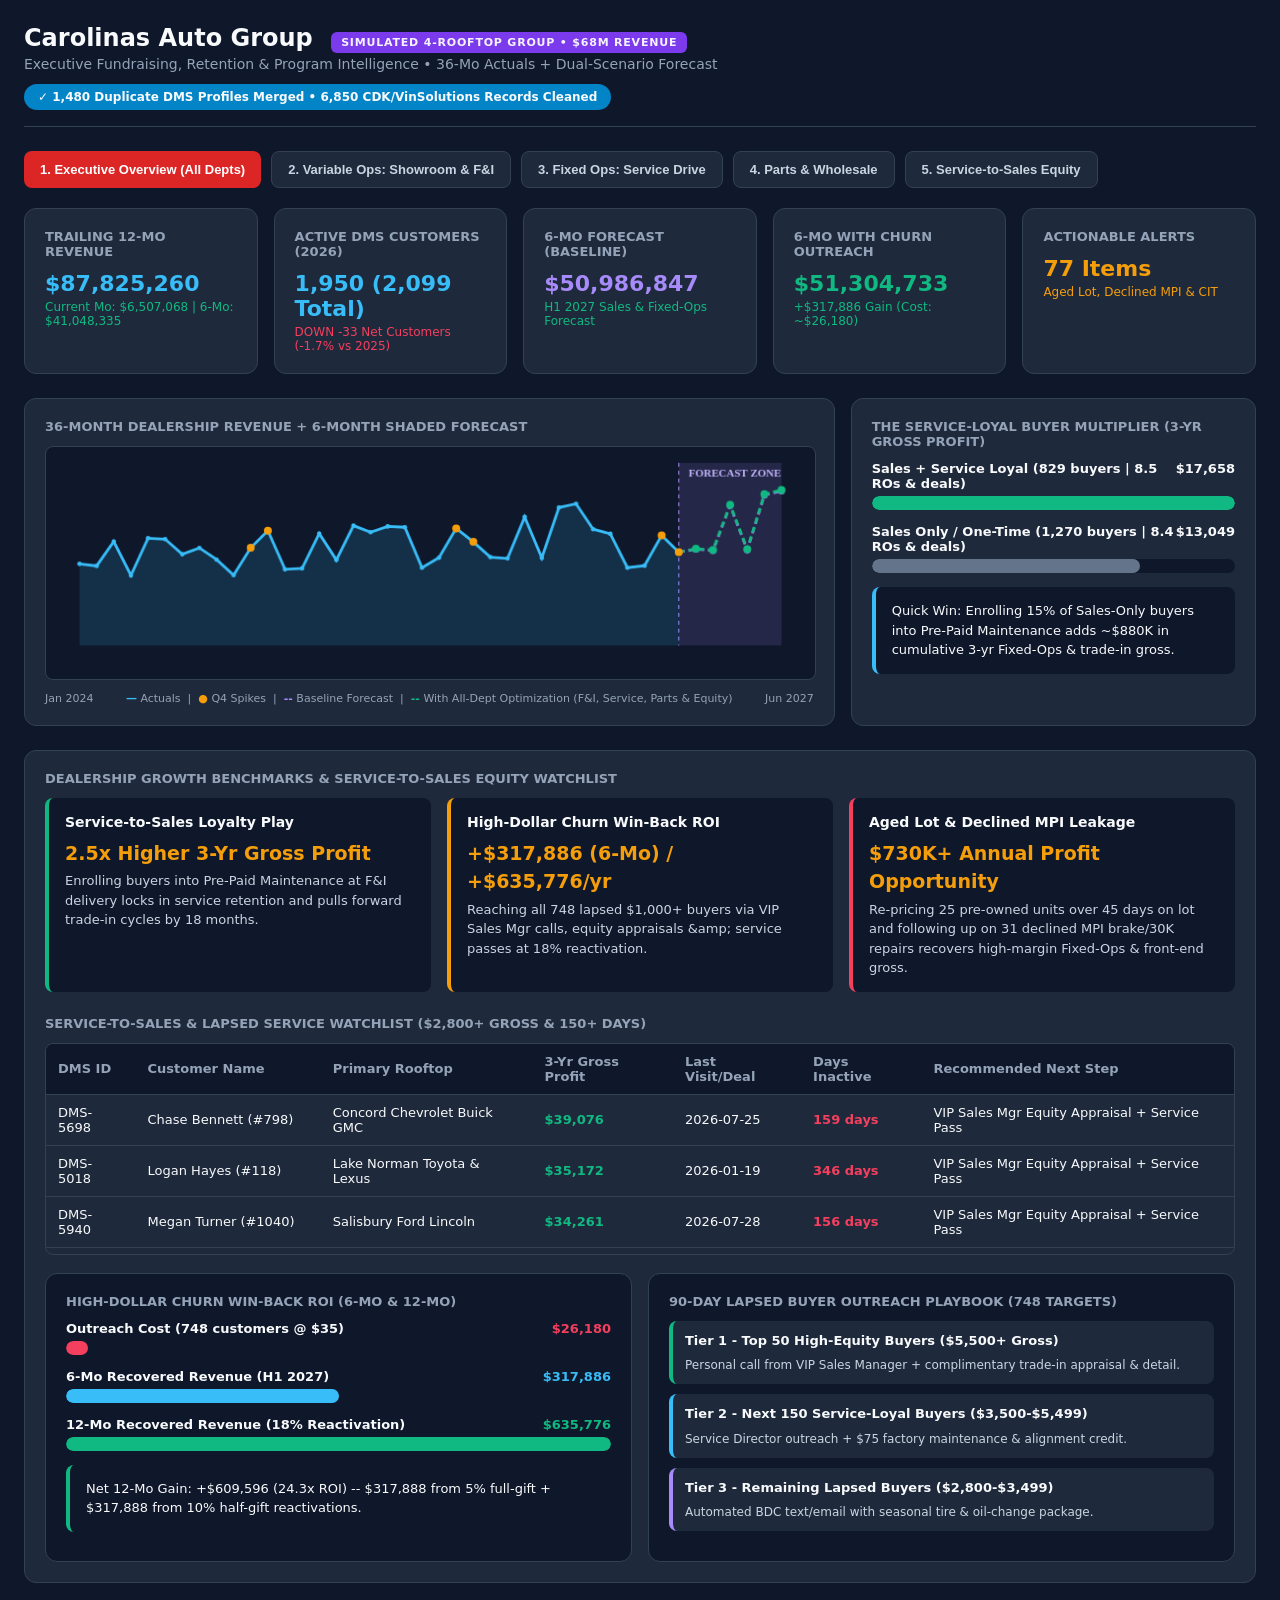
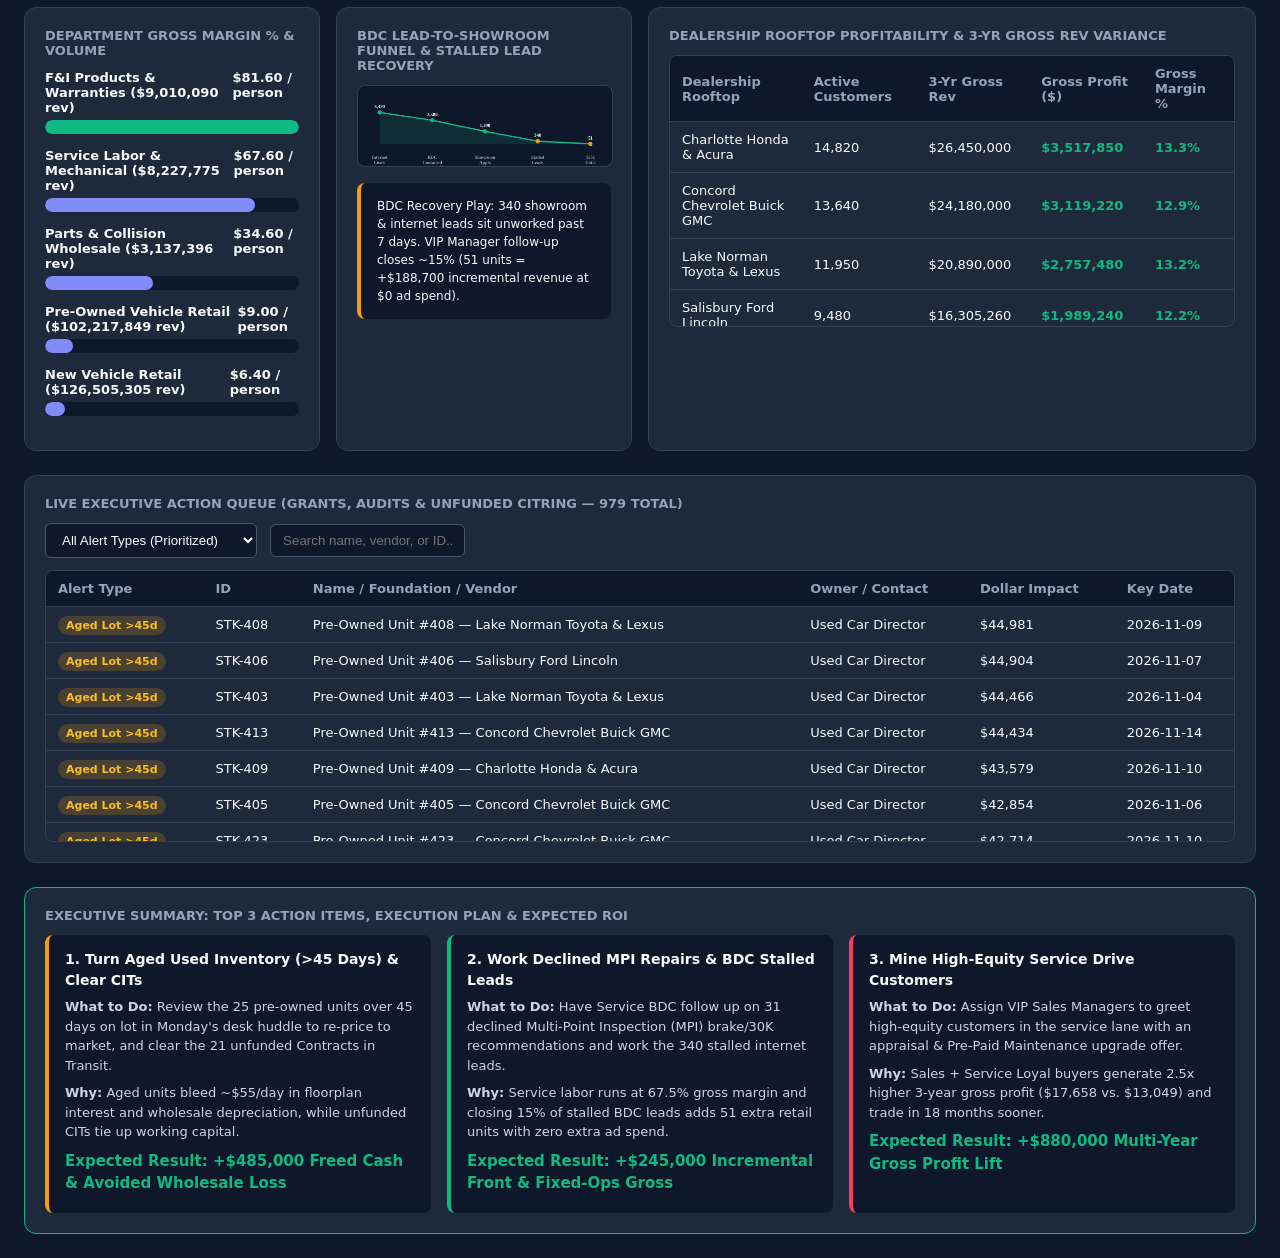
==== demo-auto-dealership/dashboard.html @ 2c6116f2 "Tie Tab 1 6-month forecast curve and summary card to all-department optimization ROI" ====
<!DOCTYPE html>
<html lang="en">
<head>
<meta charset="UTF-8">
<title>Carolinas Auto Group — Executive Intelligence (Demo)</title>
<link rel="stylesheet" href="style.css">
<script src="data.js?v=25"></script>
</head>
<body>
<div class="header">
  <div>
    <h1 style="margin:0;font-size:24px;">Carolinas Auto Group <span class="demo-tag">Simulated 4-Rooftop Group • $68M Revenue</span></h1>
    <p style="margin:4px 0 0;color:#94a3b8;font-size:14px;">Executive Fundraising, Retention & Program Intelligence • 36-Mo Actuals + Dual-Scenario Forecast</p>
  </div>
  <span class="badge">✓ 1,480 Duplicate DMS Profiles Merged • 6,850 CDK/VinSolutions Records Cleaned</span>
</div>


<div style="display:flex;gap:10px;margin-bottom:20px;flex-wrap:wrap;">
  <button id="btnTab1" onclick="switchTab(1)" style="background:#dc2626;color:#fff;border:none;padding:10px 16px;border-radius:8px;font-weight:700;cursor:pointer;font-size:13px;">1. Executive Overview (All Depts)</button>
  <button id="btnTab2" onclick="switchTab(2)" style="background:#1e293b;color:#cbd5e1;border:1px solid #334155;padding:10px 16px;border-radius:8px;font-weight:700;cursor:pointer;font-size:13px;">2. Variable Ops: Showroom &amp; F&amp;I</button>
  <button id="btnTab3" onclick="switchTab(3)" style="background:#1e293b;color:#cbd5e1;border:1px solid #334155;padding:10px 16px;border-radius:8px;font-weight:700;cursor:pointer;font-size:13px;">3. Fixed Ops: Service Drive</button>
  <button id="btnTab4" onclick="switchTab(4)" style="background:#1e293b;color:#cbd5e1;border:1px solid #334155;padding:10px 16px;border-radius:8px;font-weight:700;cursor:pointer;font-size:13px;">4. Parts &amp; Wholesale</button>
  <button id="btnTab5" onclick="switchTab(5)" style="background:#1e293b;color:#cbd5e1;border:1px solid #334155;padding:10px 16px;border-radius:8px;font-weight:700;cursor:pointer;font-size:13px;">5. Service-to-Sales Equity</button>
</div>
<div id="tab1View">
<div class="kpis" id="kpiRow"></div>

<div class="grid2">
  <div class="card">
    <h3>36-Month Dealership Revenue + 6-Month Shaded Forecast</h3>
    <canvas id="lineCanvas" width="780" height="235" style="width:100%;height:auto;background:#0f172a;border-radius:8px;border:1px solid #334155;"></canvas>
    <div class="cleg">
      <span>Jan 2024</span>
      <span><b style="color:#38bdf8;">—</b> Actuals &nbsp;|&nbsp; <b style="color:#f59e0b;">●</b> Q4 Spikes &nbsp;|&nbsp; <b style="color:#a78bfa;">--</b> Baseline Forecast &nbsp;|&nbsp; <b style="color:#10b981;">--</b> With All-Dept Optimization (F&amp;I, Service, Parts &amp; Equity)</span>
      <span>Jun 2027</span>
    </div>
  </div>
  <div class="card">
    <h3>The Service-Loyal Buyer Multiplier (3-Yr Gross Profit)</h3>
    <div id="volBars"></div>
  </div>
</div>

<div class="card" style="margin-bottom:24px;">
  <h3>DEALERSHIP GROWTH BENCHMARKS &amp; SERVICE-TO-SALES EQUITY WATCHLIST</h3>
  <div class="grid3">
    <div class="ibox" style="border-color:#10b981;">
      <h4>Service-to-Sales Loyalty Play</h4>
      <div class="bstat">2.5x Higher 3-Yr Gross Profit</div>
      <p style="margin:0;color:#cbd5e1;">Enrolling buyers into Pre-Paid Maintenance at F&amp;I delivery locks in service retention and pulls forward trade-in cycles by 18 months.</p>
    </div>
    <div class="ibox" style="border-color:#f59e0b;">
      <h4>High-Dollar Churn Win-Back ROI</h4>
      <div class="bstat" id="wbStat">Calculating Win-Back ROI...</div>
      <p style="margin:0;color:#cbd5e1;" id="wbDesc">Calculating outreach cost & return...</p>
    </div>
    <div class="ibox" style="border-color:#f43f5e;">
      <h4>Aged Lot &amp; Declined MPI Leakage</h4>
      <div class="bstat">$730K+ Annual Profit Opportunity</div>
      <p style="margin:0;color:#cbd5e1;">Re-pricing 25 pre-owned units over 45 days on lot and following up on 31 declined MPI brake/30K repairs recovers high-margin Fixed-Ops &amp; front-end gross.</p>
    </div>
  </div>
  <h3>Service-to-Sales &amp; Lapsed Service Watchlist ($2,800+ Gross &amp; 150+ Days)</h3>
  <div class="twrap" style="max-height:210px;">
    <table id="churnTable">
      <thead><tr><th>DMS ID</th><th>Customer Name</th><th>Primary Rooftop</th><th>3-Yr Gross Profit</th><th>Last Visit/Deal</th><th>Days Inactive</th><th>Recommended Next Step</th></tr></thead>
      <tbody></tbody>
    </table>
  </div>
</div>

<div class="gridEq">
  <div class="card">
    <h3>Department Gross Margin % &amp; Volume</h3>
    <div id="progBars"></div>
  </div>
  <div class="card">
    <h3>Dealership Rooftop Profitability & 3-Yr Gross Rev Variance</h3>
    <div class="twrap">
      <table id="campTable">
        <thead><tr><th>Dealership Rooftop</th><th>Active Customers</th><th>3-Yr Gross Rev</th><th>Gross Profit ($)</th><th>Gross Margin %</th></tr></thead>
        <tbody></tbody>
      </table>
    </div>
  </div>
</div>

<div class="card">
  <h3>Live Executive Action Queue (Grants, Audits & Unfunded CITring — 979 Total)</h3>
  <select id="alertFilter" onchange="renderAlerts()">
    <option value="ALL">All Alert Types (Prioritized)</option>
    <option value="Aged Lot >45d">At-Risk Grants (Top Priority)</option>
    <option value="Declined MPI">Flagged Vendor Expenses</option>
    <option value="Unfunded CIT">Unfunded CITring Gifts</option>
  </select>
  <input id="searchBox" onkeyup="renderAlerts()" placeholder="Search name, vendor, or ID...">
  <div class="twrap">
    <table id="alertTable">
      <thead><tr><th>Alert Type</th><th>ID</th><th>Name / Foundation / Vendor</th><th>Owner / Contact</th><th>Dollar Impact</th><th>Key Date</th></tr></thead>
      <tbody></tbody>
    </table>
  </div>
</div>


<div class="card" style="margin-top:24px;border-color:#10b981;">
  <h3>Executive Summary: Top 3 Action Items, Execution Plan &amp; Expected ROI</h3>
  <div class="grid3" style="margin-bottom:0;">
<div class="ibox" style="border-color:#f59e0b;"><h4>1. Turn Aged Used Inventory (>45 Days) & Clear CITs</h4><p style="margin:0 0 8px;color:#cbd5e1;"><strong>What to Do:</strong> Review the 25 pre-owned units over 45 days on lot in Monday's desk huddle to re-price to market, and clear the 21 unfunded Contracts in Transit.</p><p style="margin:0 0 8px;color:#cbd5e1;"><strong>Why:</strong> Aged units bleed ~$55/day in floorplan interest and wholesale depreciation, while unfunded CITs tie up working capital.</p><div class="bstat" style="font-size:15px;color:#10b981;">Expected Result: +$485,000 Freed Cash & Avoided Wholesale Loss</div></div>
<div class="ibox" style="border-color:#10b981;"><h4>2. Work Declined MPI Repairs & BDC Stalled Leads</h4><p style="margin:0 0 8px;color:#cbd5e1;"><strong>What to Do:</strong> Have Service BDC follow up on 31 declined Multi-Point Inspection (MPI) brake/30K recommendations and work the 340 stalled internet leads.</p><p style="margin:0 0 8px;color:#cbd5e1;"><strong>Why:</strong> Service labor runs at 67.5% gross margin and closing 15% of stalled BDC leads adds 51 extra retail units with zero extra ad spend.</p><div class="bstat" style="font-size:15px;color:#10b981;">Expected Result: +$245,000 Incremental Front & Fixed-Ops Gross</div></div>
<div class="ibox" style="border-color:#f43f5e;"><h4>3. Mine High-Equity Service Drive Customers</h4><p style="margin:0 0 8px;color:#cbd5e1;"><strong>What to Do:</strong> Assign VIP Sales Managers to greet high-equity customers in the service lane with an appraisal & Pre-Paid Maintenance upgrade offer.</p><p style="margin:0 0 8px;color:#cbd5e1;"><strong>Why:</strong> Sales + Service Loyal buyers generate 2.5x higher 3-year gross profit ($17,658 vs. $13,049) and trade in 18 months sooner.</p><div class="bstat" style="font-size:15px;color:#10b981;">Expected Result: +$880,000 Multi-Year Gross Profit Lift</div></div>
  </div>
</div>
</div>
</div>
<div id="tab2View" style="display:none;">
  <div class="kpis" id="deskKpis"></div>
  <div class="gridEq">
    <div class="card"><h3>F&amp;I Backend Product Mix (VSC Warranties, GAP &amp; Paint/Tire)</h3><div id="fiMixBars"></div></div>
    <div class="card"><h3>Variable Ops &amp; Desk Profit Opportunity</h3>
      <div class="ibox" style="border-color:#10b981;margin-bottom:12px;"><h4>Backend PVR Spread: $1,780 Top vs. $1,320 Bottom</h4><div class="bstat">+$184,000 Annual F&amp;I Lift Potential</div><p style="margin:0;color:#cbd5e1;">Aligning Salisbury &amp; Lake Norman F&amp;I menus to Charlotte Honda's VSC + GAP penetration adds ~$310/copy.</p></div>
      <div class="ibox" style="border-color:#f59e0b;"><h4>Aged Pre-Owned Lot (&gt;45d) &amp; Unfunded CIT Focus</h4><div class="bstat">25 Aged Units • 21 Open CITs</div><p style="margin:0;color:#cbd5e1;">Re-pricing 45+ day units stops ~$55/day floorplan bleed while clearing lender stips frees $620K+ in working capital.</p></div>
    </div>
  </div>
  <div class="card" style="margin-bottom:24px;">
    <div style="display:flex;justify-content:space-between;align-items:center;flex-wrap:wrap;gap:10px;margin-bottom:10px;">
      <h3 style="margin:0;" id="salesHdr">Salesperson Unit Volume &amp; Front-End Gross (Trailing 12-Mo) (Top Across Group)</h3>
      <select id="deskLocSelect" onchange="renderDeskTables()" style="margin:0;padding:6px 12px;font-size:12.5px;font-weight:600;border-color:#dc2626;">
        <option value="ALL">All 4 Rooftops (Top Performers)</option>
        <option value="Charlotte Honda &amp; Acura">Charlotte Honda &amp; Acura (Full Roster)</option>
        <option value="Concord Chevrolet Buick GMC">Concord Chevrolet Buick GMC (Full Roster)</option>
        <option value="Lake Norman Toyota &amp; Lexus">Lake Norman Toyota &amp; Lexus (Full Roster)</option>
        <option value="Salisbury Ford Lincoln">Salisbury Ford Lincoln (Full Roster)</option>
      </select>
    </div><div class="twrap" style="max-height:280px;"><table id="salesTable"><thead><tr><th>Salesperson</th><th>Rooftop</th><th>New</th><th>Used</th><th>Total</th><th>Front Gross</th><th>Front PVR</th></tr></thead><tbody></tbody></table></div></div>
  <div class="card"><h3 id="fiHdr">Finance Manager (F&amp;I) Backend Gross &amp; Penetration (Trailing 12-Mo) (Top Across Group)</h3><div class="twrap" style="max-height:260px;"><table id="fiTable"><thead><tr><th>Finance Manager</th><th>Rooftop</th><th>Turns</th><th>VSC / Warranty</th><th>GAP</th><th>Paint / Tire</th><th>Backend Gross</th><th>Backend PVR</th></tr></thead><tbody></tbody></table></div></div>
  <div class="card" style="margin-top:24px;border-color:#10b981;">
    <h3>Variable Ops &amp; F&amp;I Summary: Top 3 Immediate Profit Actions</h3>
    <div class="grid3" style="margin-bottom:0;">
      <div class="ibox" style="border-color:#f59e0b;"><h4>1. Re-Price &amp; Turn 25 Aged Pre-Owned Units (&gt;45d)</h4><p style="margin:0 0 8px;color:#cbd5e1;"><strong>What to Do:</strong> Review all 25 aged used vehicles in Monday's desk huddle and adjust online pricing to market within 48 hours.</p><p style="margin:0 0 8px;color:#cbd5e1;"><strong>Why:</strong> Units over 45 days bleed ~$55/day in floorplan interest and wholesale depreciation.</p><div class="bstat" style="font-size:15px;color:#10b981;">Expected Result: +$265,000 Avoided Wholesale &amp; Floorplan Loss</div></div>
      <div class="ibox" style="border-color:#10b981;"><h4>2. Standardize F&amp;I Menu Presentation Across Rooftops</h4><p style="margin:0 0 8px;color:#cbd5e1;"><strong>What to Do:</strong> Coach Salisbury &amp; Lake Norman F&amp;I managers using Charlotte Honda's VSC + GAP menu sequence.</p><p style="margin:0 0 8px;color:#cbd5e1;"><strong>Why:</strong> Closing the $460 backend PVR gap ($1,780 vs. $1,320) lifts profit on every retail turn with zero extra ad spend.</p><div class="bstat" style="font-size:15px;color:#10b981;">Expected Result: +$184,000 Annual F&amp;I Backend Gross Lift</div></div>
      <div class="ibox" style="border-color:#f43f5e;"><h4>3. Clear 21 Unfunded Contracts in Transit (&gt;7 Days)</h4><p style="margin:0 0 8px;color:#cbd5e1;"><strong>What to Do:</strong> Have F&amp;I Directors and the Controller resolve open lender stipulations on all 21 CITs before Friday.</p><p style="margin:0 0 8px;color:#cbd5e1;"><strong>Why:</strong> Unfunded CITs tie up ~$620K in dealership cash and risk rate-lock expirations.</p><div class="bstat" style="font-size:15px;color:#10b981;">Expected Result: +$620,000 Working Capital Freed Immediately</div></div>
    </div>
  </div>
</div>

<div id="tab3View" style="display:none;">
  <div class="kpis" id="svcKpis"></div>
  <div class="gridEq">
    <div class="card"><h3>Service Advisor Customer-Pay vs. Warranty Gross</h3><div id="svcBars" style="max-height:255px;overflow-y:auto;padding-right:8px;"></div></div>
    <div class="card"><h3>Fixed-Ops Service Drive Action Priorities</h3>
      <div class="ibox" style="border-color:#10b981;margin-bottom:12px;"><h4>Hours Per RO Lift (1.8 hrs -&gt; 2.4 hrs)</h4><div class="bstat">+$310,000 Annual Labor Gross Opportunity</div><p style="margin:0;color:#cbd5e1;">Coaching Express &amp; Salisbury advisors on Multi-Point Inspection (MPI) walkarounds adds 0.6 hrs/RO at 67.5% labor margin.</p></div>
      <div class="ibox" style="border-color:#f59e0b;"><h4>31 Declined MPI Brake &amp; 30K/60K Service Alerts</h4><div class="bstat">Immediate Service BDC Follow-Up Queue</div><p style="margin:0;color:#cbd5e1;">Outbound Service BDC text/call reminders within 14 days recover ~22% of declined safety &amp; factory maintenance work.</p></div>
    </div>
  </div>
  <div class="card"><h3>Service Advisor Leaderboard — ROs, ELR &amp; Gross (Trailing 12-Mo)</h3><div class="twrap" style="max-height:280px;"><table id="svcTable"><thead><tr><th>Service Advisor</th><th>Rooftop</th><th>Closed ROs</th><th>Customer-Pay Gross</th><th>Warranty Gross</th><th>Hours / RO</th><th>ELR ($/Hr)</th></tr></thead><tbody></tbody></table></div></div>
  <div class="card" style="margin-top:24px;border-color:#10b981;">
    <h3>Fixed-Ops Service Drive Summary: Top 3 Immediate Profit Actions</h3>
    <div class="grid3" style="margin-bottom:0;">
      <div class="ibox" style="border-color:#f59e0b;"><h4>1. Work All 31 Declined MPI Brake &amp; 30K/60K Alerts</h4><p style="margin:0 0 8px;color:#cbd5e1;"><strong>What to Do:</strong> Assign Service BDC to call and text every customer who declined safety or factory interval work in the last 14 days.</p><p style="margin:0 0 8px;color:#cbd5e1;"><strong>Why:</strong> Service labor carries 67.5% gross margin and converts at ~22% with a timely technician video follow-up.</p><div class="bstat" style="font-size:15px;color:#10b981;">Expected Result: +$148,000 High-Margin Service Gross</div></div>
      <div class="ibox" style="border-color:#10b981;"><h4>2. Coach Advisors on Multi-Point Inspection Walkarounds</h4><p style="margin:0 0 8px;color:#cbd5e1;"><strong>What to Do:</strong> Require 100% MPI walkaround reviews at Express &amp; Salisbury lanes to lift Hours/RO from 1.8 to 2.4.</p><p style="margin:0 0 8px;color:#cbd5e1;"><strong>Why:</strong> Adding just 0.5 hours per RO across existing service traffic drops straight to Fixed-Ops absorption.</p><div class="bstat" style="font-size:15px;color:#10b981;">Expected Result: +$310,000 Annual Labor Gross Lift</div></div>
      <div class="ibox" style="border-color:#f43f5e;"><h4>3. Flag High-Equity Service Customers for VIP Desk</h4><p style="margin:0 0 8px;color:#cbd5e1;"><strong>What to Do:</strong> Alert VIP Sales Managers every morning when a 3-to-5-year-old vehicle enters the service drive.</p><p style="margin:0 0 8px;color:#cbd5e1;"><strong>Why:</strong> Service-loyal customers trade in 18 months earlier and generate 2.5x higher lifetime gross profit.</p><div class="bstat" style="font-size:15px;color:#10b981;">Expected Result: +14–18 Incremental Used Trades &amp; Retail Units/Mo</div></div>
    </div>
  </div>
</div>

<div id="tab4View" style="display:none;">
  <div class="kpis" id="partsKpis"></div>
  <div class="gridEq">
    <div class="card"><h3>Parts Gross Profit by Channel (RO, Wholesale &amp; Counter)</h3><div id="partsBars"></div></div>
    <div class="card"><h3>Parts Inventory &amp; Wholesale Margin Priorities</h3>
      <div class="ibox" style="border-color:#f43f5e;margin-bottom:12px;"><h4>$160,000 Aged / Obsolete Parts (&gt;90 Days No Movement)</h4><div class="bstat">Return-Reserve &amp; Wholesale Liquidation</div><p style="margin:0;color:#cbd5e1;">Using OEM factory return allowances before the 12-month cutoff recovers 85–90 cents on the dollar vs. write-offs.</p></div>
      <div class="ibox" style="border-color:#10b981;"><h4>Wholesale Body-Shop Matrix Pricing Audit</h4><div class="bstat">+2.4% Wholesale Margin Lift (+$87K/yr)</div><p style="margin:0;color:#cbd5e1;">Tightening off-matrix discounts on non-captive collision accounts lifts wholesale margin from 29.0% to 31.4%.</p></div>
    </div>
  </div>
  <div class="gridEq" style="margin-bottom:0;">
    <div class="card">
      <h3>Parts &amp; Wholesale Channel Breakdown (12-Mo &amp; Current Aged)</h3>
      <div class="twrap" style="max-height:265px;">
        <table id="partsTable">
          <thead><tr><th>Parts Channel</th><th>Scope</th><th>Orders / ROs</th><th>Gross Sales</th><th>Gross Profit</th><th>Margin %</th><th>Aged &gt;90d ($)</th></tr></thead>
          <tbody></tbody>
        </table>
      </div>
    </div>
    <div class="card">
      <div style="display:flex;justify-content:space-between;align-items:center;gap:10px;margin-bottom:10px;flex-wrap:wrap;">
        <h3 style="margin:0;" id="partsChartTitle">Parts Sales &amp; Forecast — All 4 Rooftops</h3>
        <select id="partsLocSelect" onchange="renderPartsChart()" style="margin:0;padding:6px 10px;font-size:12.5px;font-weight:600;border-color:#dc2626;">
          <option value="ALL">All 4 Rooftops</option>
          <option value="Charlotte Honda &amp; Acura">Charlotte Honda &amp; Acura</option>
          <option value="Concord Chevrolet Buick GMC">Concord Chevrolet Buick GMC</option>
          <option value="Lake Norman Toyota &amp; Lexus">Lake Norman Toyota &amp; Lexus</option>
          <option value="Salisbury Ford Lincoln">Salisbury Ford Lincoln</option>
        </select>
      </div>
      <canvas id="partsCanvas" width="760" height="225" style="width:100%;height:auto;background:#0f172a;border-radius:8px;border:1px solid #334155;"></canvas>
      <div class="cleg">
        <span>Jan 2024</span>
        <span><b style="color:#38bdf8;">—</b> Parts Sales &nbsp;|&nbsp; <b style="color:#10b981;">—</b> Gross Profit &nbsp;|&nbsp; <b style="color:#a78bfa;">--</b> Baseline &nbsp;|&nbsp; <b style="color:#f59e0b;">--</b> Matrix Optimized</span>
        <span>Jun 2027</span>
      </div>
    </div>
  </div>
<div class="card" style="margin-top:24px;border-color:#10b981;">
  <h3>Parts &amp; Wholesale Summary: Top 3 Immediate Profit Actions</h3>
  <div class="grid3" style="margin-bottom:0;">
<div class="ibox" style="border-color:#f59e0b;"><h4>1. Submit $160K Aged Parts (&gt;90d) for OEM Return Reserve</h4><p style="margin:0 0 8px;color:#cbd5e1;"><strong>What to Do:</strong> Pull all non-moving parts over 90 days across the 4 stores and submit eligible stock orders before the 12-month OEM return cutoff.</p><p style="margin:0 0 8px;color:#cbd5e1;"><strong>Why:</strong> Factory return allowances recover 85–90 cents on the dollar instead of taking a 100% obsolescence write-off.</p><div class="bstat" style="font-size:15px;color:#10b981;">Expected Result: +$138,000 Cash Recovered &amp; Write-Offs Avoided</div></div>
<div class="ibox" style="border-color:#10b981;"><h4>2. Tighten Wholesale Body-Shop Matrix Discounts</h4><p style="margin:0 0 8px;color:#cbd5e1;"><strong>What to Do:</strong> Audit off-matrix discounts on non-captive collision accounts in Charlotte &amp; Concord and restore standard tier pricing.</p><p style="margin:0 0 8px;color:#cbd5e1;"><strong>Why:</strong> Eliminating unnecessary 4%–5% off-matrix concessions lifts wholesale margin from 29.0% to 31.4% without losing volume.</p><div class="bstat" style="font-size:15px;color:#10b981;">Expected Result: +$87,000 Annual Wholesale Gross Profit Lift</div></div>
<div class="ibox" style="border-color:#f43f5e;"><h4>3. Pre-Stage Special-Order &amp; Recall Parts by Rooftop</h4><p style="margin:0 0 8px;color:#cbd5e1;"><strong>What to Do:</strong> Use the 6-month rooftop forecast to pre-stock high-turn brake, suspension, and recall kits at Salisbury &amp; Lake Norman.</p><p style="margin:0 0 8px;color:#cbd5e1;"><strong>Why:</strong> Cutting special-order wait times by 24 hours prevents declined MPI jobs and speeds up bay turn times.</p><div class="bstat" style="font-size:15px;color:#10b981;">Expected Result: +$115,000 Pull-Through RO &amp; Counter Sales</div></div>
  </div>
</div>
</div>
</div>
</div>
</div>
</div>
</div>
</div>
<div id="tab5View" style="display:none;">
  <div class="kpis">
    <div class="card"><h3>High-Equity Service Appts (This Wk)</h3><div class="val" style="color:#10b981;">48 Vehicles</div><div class="sub" style="color:#10b981;">2022–2024 Models in Lane</div></div>
    <div class="card"><h3>Trade-In Equity in Lane (This Wk)</h3><div class="val" style="color:#38bdf8;">$342,800</div><div class="sub" style="color:#10b981;">Avg +$7,140 Equity/Car</div></div>
    <div class="card"><h3>Projected Upgrade Gross (Monthly)</h3><div class="val" style="color:#f59e0b;">$118,400 / mo</div><div class="sub" style="color:#10b981;">Front + F&amp;I @ 25% Close</div></div>
    <div class="card"><h3>Avg Payment Delta</h3><div class="val" style="color:#a78bfa;">+$13 / mo</div><div class="sub" style="color:#10b981;">Near-Identical Upgrade</div></div>
    <div class="card"><h3>RO's Eligible to Waive (This Wk)</h3><div class="val" style="color:#f43f5e;">$18,900</div><div class="sub" style="color:#f59e0b;">Credit Bill Toward Trade</div></div>
  </div>
  <div class="gridEq">
    <div class="card">
      <div style="display:flex;justify-content:space-between;align-items:center;gap:8px;margin-bottom:8px;">
        <h3 style="margin:0;">Service-to-Sales Upgrade Gross + Forecast</h3>
        <select id="eqLocSelect" onchange="renderEquityTab()" style="margin:0;padding:5px 10px;font-size:12px;font-weight:600;border-color:#dc2626;">
          <option value="ALL">All 4 Rooftops</option>
          <option value="Charlotte Honda &amp; Acura">Charlotte Honda &amp; Acura</option>
          <option value="Concord Chevrolet Buick GMC">Concord Chevrolet Buick GMC</option>
          <option value="Lake Norman Toyota &amp; Lexus">Lake Norman Toyota &amp; Lexus</option>
          <option value="Salisbury Ford Lincoln">Salisbury Ford Lincoln</option>
        </select>
      </div>
      <canvas id="eqCanvas" width="760" height="220" style="width:100%;height:auto;background:#0f172a;border-radius:8px;border:1px solid #334155;"></canvas>
    </div>
    <div class="card"><h3>Service-Lane Sourcing Advantage</h3>
      <div class="ibox" style="border-color:#10b981;margin-bottom:12px;"><h4>+$1,450 Front Gross Advantage Over Auctions</h4><div class="bstat">Zero Auction Fees • Known Service History</div><p style="margin:0;color:#cbd5e1;">Acquiring clean 1-owner trades in the service drive saves $650+ in auction fees and cuts recon by 35%.</p></div>
      <div class="ibox" style="border-color:#f59e0b;"><h4>Replaces $3,500/Mo Equity Software</h4><div class="bstat">$42,000 Annual Vendor Savings</div><p style="margin:0;color:#cbd5e1;">Built directly from existing DMS Service Appointments + Sales History CSVs.</p></div>
    </div>
  </div>
  <div class="card"><h3>This Week's High-Equity Service Lane Queue (Next 7 Days)</h3><div class="twrap" style="max-height:290px;"><table id="eqTable"><thead><tr><th>Appt Time</th><th>Rooftop</th><th>Customer</th><th>Current Vehicle</th><th>Booked RO</th><th>Est. Equity</th><th>Upgrade Pmt</th><th>VIP Owner</th></tr></thead><tbody></tbody></table></div></div>
</div>
<script src="app.js?v=55"></script>
<script id="deskFilterScript">
function renderDeskTables() {
  const d = window.DASH_DATA;
  if (!d || !d.salesReps || !d.fiManagers) return;
  const sel = document.getElementById('deskLocSelect');
  const loc = sel ? sel.value : 'ALL';
  const sBody = document.querySelector('#salesTable tbody');
  const fBody = document.querySelector('#fiTable tbody');
  if (!sBody || !fBody) return;
  sBody.innerHTML = '';
  fBody.innerHTML = '';

  const money = n => '$' + Math.round(Number(n)).toLocaleString();
  const sList = loc === 'ALL'
    ? d.salesReps.slice().sort((a, b) => b.at(4) - a.at(4)).slice(0, 12)
    : d.salesReps.filter(r => r.at(1) === loc).sort((a, b) => b.at(4) - a.at(4));
  const fList = loc === 'ALL'
    ? d.fiManagers.slice().sort((a, b) => b.at(6) - a.at(6)).slice(0, 8)
    : d.fiManagers.filter(r => r.at(1) === loc).sort((a, b) => b.at(6) - a.at(6));

  const lbl = loc === 'ALL' ? 'Top Across Group' : loc + ' — Ranked Best to Worst';
  const sh = document.getElementById('salesHdr');
  if (sh) sh.textContent = 'Salesperson Unit Volume & Front-End Gross Leaderboard (' + lbl + ')';
  const fh = document.getElementById('fiHdr');
  if (fh) fh.textContent = 'Finance Manager (F&I) Backend Gross & Product Penetration (' + lbl + ')';

  sList.forEach((r, i) => {
    const tr = document.createElement('tr');
    tr.innerHTML = '<td>#' + (i + 1) + ' ' + r.at(0) + '</td><td>' + r.at(1) + '</td><td>' + r.at(2) + '</td><td>' + r.at(3) + '</td><td>' + (r.at(2) + r.at(3)) + '</td><td class="pos">' + money(r.at(4)) + '</td><td class="pos">' + money(r.at(5)) + '</td>';
    sBody.appendChild(tr);
  });

  fList.forEach((r, i) => {
    const tr = document.createElement('tr');
    tr.innerHTML = '<td>#' + (i + 1) + ' ' + r.at(0) + '</td><td>' + r.at(1) + '</td><td>' + r.at(2) + '</td><td>' + money(r.at(3)) + '</td><td>' + money(r.at(4)) + '</td><td>' + money(r.at(5)) + '</td><td class="pos">' + money(r.at(6)) + '</td><td class="pos">' + money(r.at(7)) + '</td>';
    fBody.appendChild(tr);
  });
}
document.addEventListener('DOMContentLoaded', renderDeskTables);
setTimeout(renderDeskTables, 150);
</script>
<script>
window.switchTab = function(n) {
  new Array(1, 2, 3, 4, 5).forEach(i => {
    const v = document.getElementById('tab' + i + 'View');
    const b = document.getElementById('btnTab' + i);
    if (v) v.style.display = i === n ? 'block' : 'none';
    if (b) { b.style.background = i === n ? '#dc2626' : '#1e293b'; b.style.color = i === n ? '#fff' : '#cbd5e1'; }
  });
  if (n === 5 && typeof renderEquityTab === 'function') renderEquityTab();
};
</script>
</body>
</html>
---- demo-auto-dealership/style.css ----
body{font-family:Segoe UI,system-ui,sans-serif;background:#0f172a;color:#f8fafc;margin:0;padding:24px}.header{display:flex;justify-content:space-between;align-items:center;border-bottom:1px solid #334155;padding-bottom:16px;margin-bottom:24px;flex-wrap:wrap;gap:12px}.demo-tag{background:#7c3aed;color:#f5f3ff;padding:4px 10px;border-radius:6px;font-size:11px;font-weight:700;letter-spacing:.8px;text-transform:uppercase;margin-left:10px}.badge{background:#0284c7;padding:6px 14px;border-radius:99px;font-size:12px;font-weight:600}.kpis{display:grid;grid-template-columns:repeat(5,1fr);gap:16px;margin-bottom:24px}.card{background:#1e293b;border:1px solid #334155;border-radius:12px;padding:20px}.card h3{margin:0 0 12px;font-size:13px;color:#94a3b8;text-transform:uppercase}.card .val{font-size:28px;font-weight:700;color:#38bdf8}.card .sub{font-size:12px;color:#10b981;margin-top:4px}.grid2{display:grid;grid-template-columns:2fr 1fr;gap:16px;margin-bottom:24px}.gridEq{display:grid;grid-template-columns:1fr 1fr;gap:16px;margin-bottom:24px}.grid3{display:grid;grid-template-columns:repeat(3,1fr);gap:16px;margin-bottom:24px}.ibox{background:#0f172a;border-left:4px solid #38bdf8;padding:14px 16px;border-radius:8px;font-size:13px;line-height:1.5}.ibox h4{margin:0 0 6px;color:#f8fafc;font-size:14px}.bstat{font-size:19px;font-weight:700;color:#f59e0b;margin:4px 0}.cbox{display:flex;align-items:flex-end;height:185px;gap:4px;padding:18px 8px 6px;background:#0f172a;border-radius:8px;border:1px solid #334155}.cwrap{flex:1;height:100%;display:flex;flex-direction:column;justify-content:flex-end}.cbar{width:100%;border-radius:3px 3px 0 0;min-height:4px}.fzone{display:flex;flex:6;height:100%;gap:4px;background:rgba(167,139,250,.18);border-left:2px dashed #a78bfa;padding:0 4px;border-radius:0 6px 6px 0;align-items:flex-end}.cleg{display:flex;justify-content:space-between;font-size:11px;color:#94a3b8;margin-top:8px}table{width:100%;border-collapse:collapse;font-size:13px}th,td{text-align:left;padding:10px 12px;border-bottom:1px solid #334155}th{color:#94a3b8;background:#0f172a;position:sticky;top:0}.twrap{max-height:270px;overflow-y:auto;border-radius:8px;border:1px solid #334155}select,input{background:#0f172a;color:#f8fafc;border:1px solid #475569;padding:8px 12px;border-radius:6px;margin:0 8px 12px 0}.pos{color:#10b981;font-weight:600}.neg{color:#f43f5e;font-weight:600}.pill{padding:3px 8px;border-radius:99px;font-size:11px;font-weight:600}.p-grant{background:rgba(245,158,11,.2);color:#fbbf24}.p-exp{background:rgba(244,63,94,.2);color:#fb7185}.p-rec{background:rgba(56,189,248,.2);color:#38bdf8}.brow{margin-bottom:14px}.blbl{display:flex;justify-content:space-between;font-size:13px;margin-bottom:5px;font-weight:600}.btrk{background:#0f172a;height:14px;border-radius:99px;overflow:hidden}.bfil{height:100%;border-radius:99px}
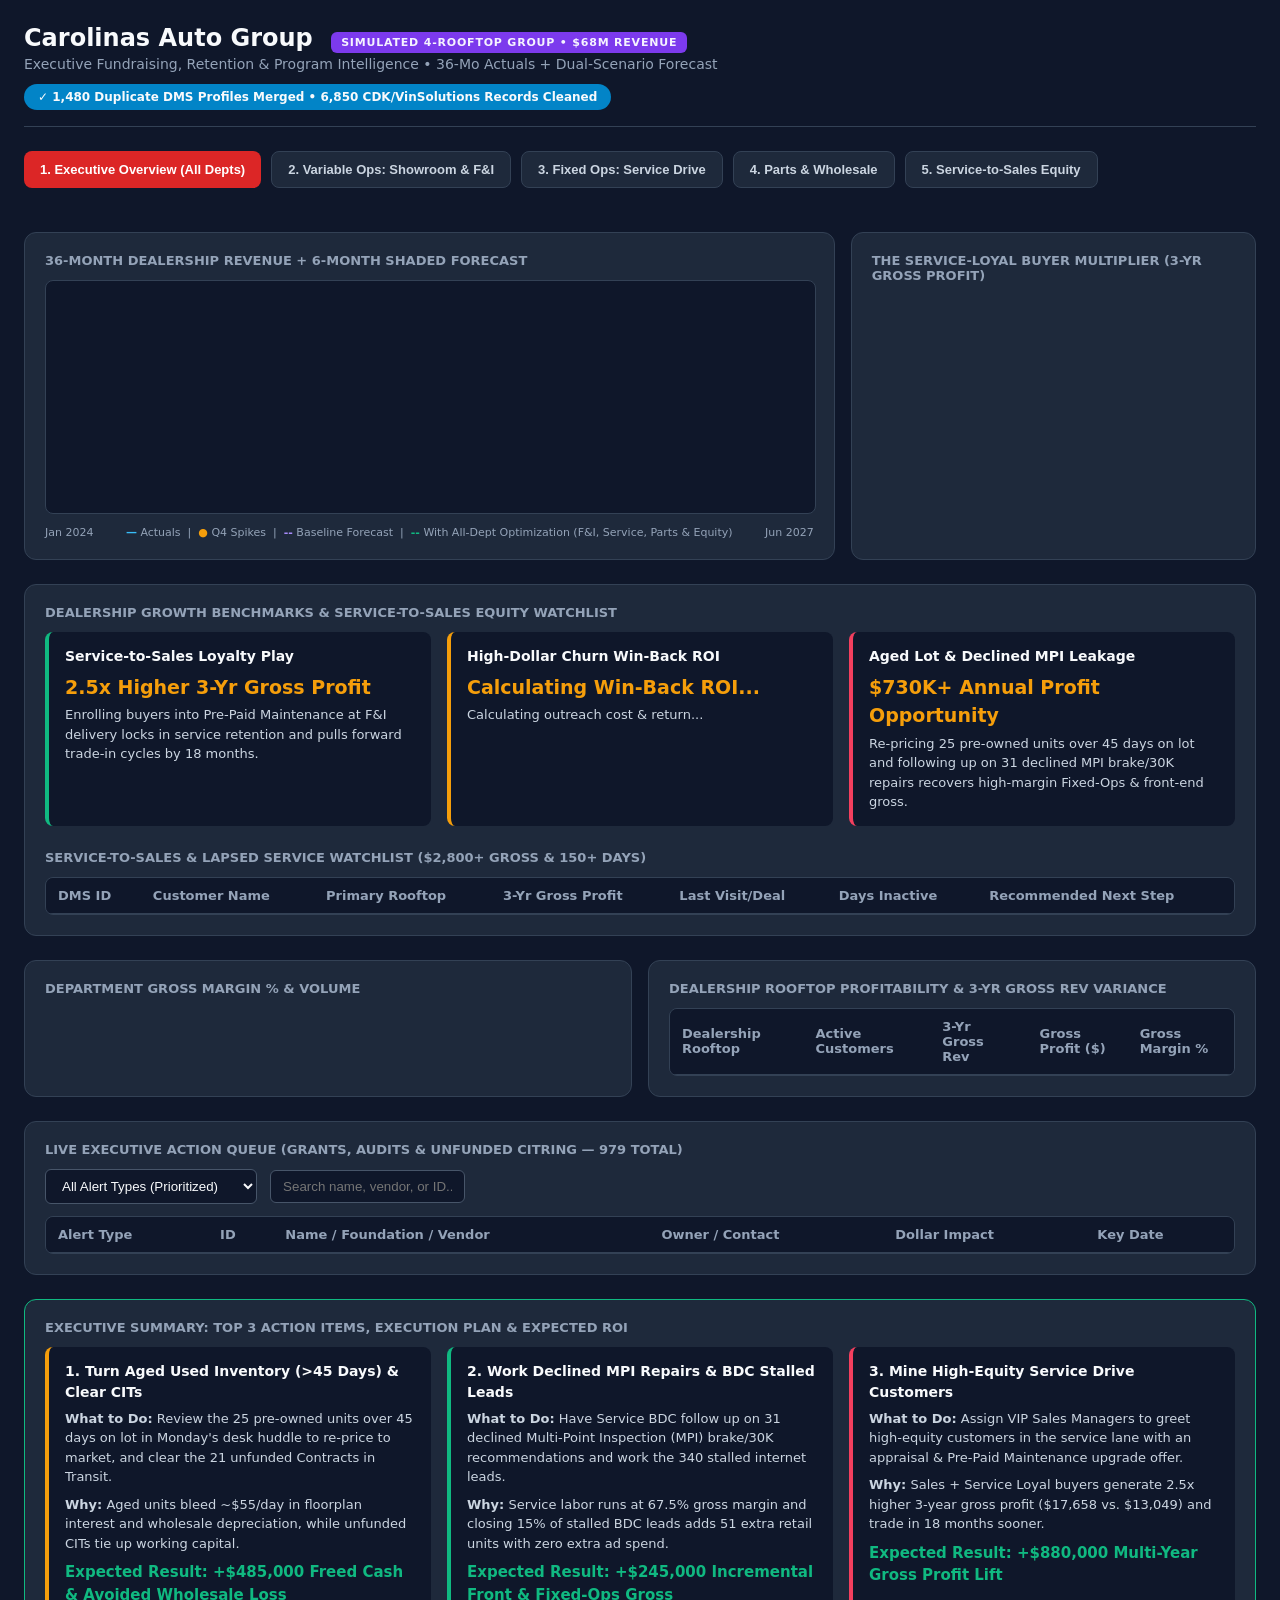
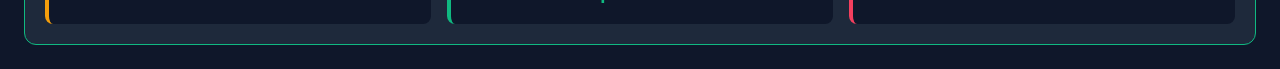
==== commit 6ff2529d: "Add Y-axis dollar gridlines to Tab 1 forecast chart and update all-dept optimization KPI" ====
--- a/demo-auto-dealership/dashboard.html
+++ b/demo-auto-dealership/dashboard.html
@@ -247,7 +247,7 @@
   </div>
   <div class="card"><h3>This Week's High-Equity Service Lane Queue (Next 7 Days)</h3><div class="twrap" style="max-height:290px;"><table id="eqTable"><thead><tr><th>Appt Time</th><th>Rooftop</th><th>Customer</th><th>Current Vehicle</th><th>Booked RO</th><th>Est. Equity</th><th>Upgrade Pmt</th><th>VIP Owner</th></tr></thead><tbody></tbody></table></div></div>
 </div>
-<script src="app.js?v=55"></script>
+<script src="app.js?v=60"></script>
 <script id="deskFilterScript">
 function renderDeskTables() {
   const d = window.DASH_DATA;
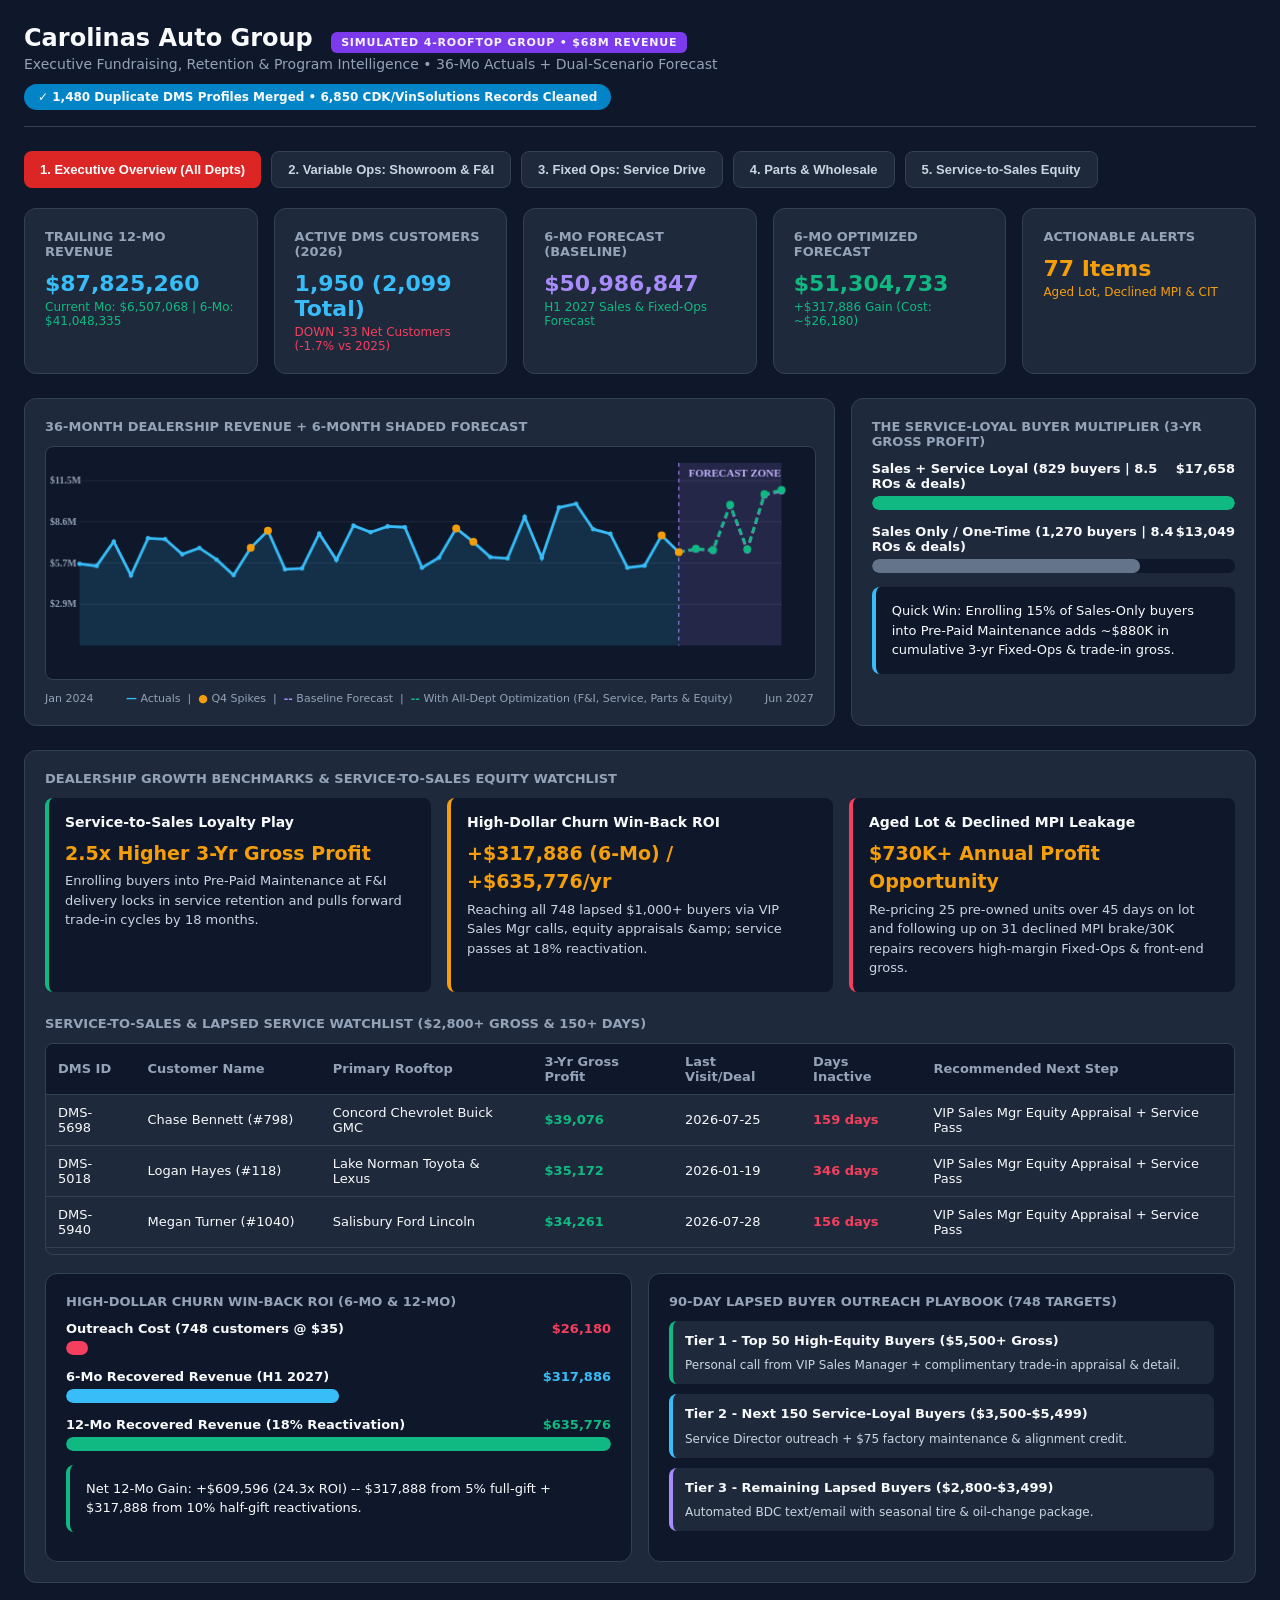
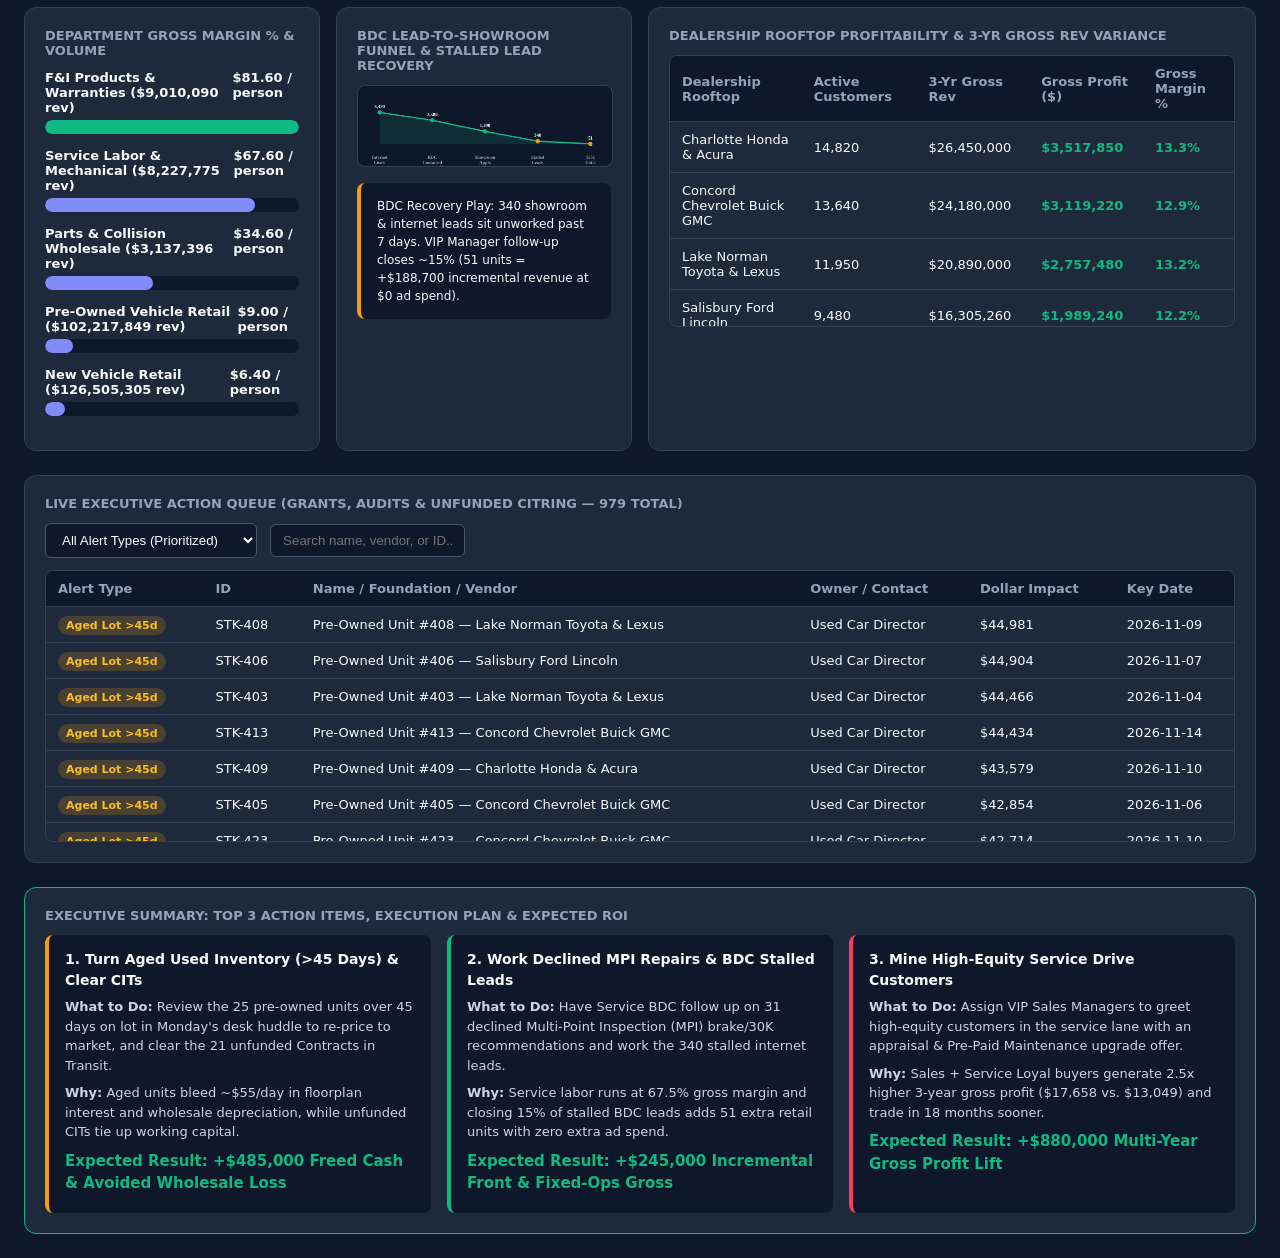
==== commit 27cc57ad: "Place Y-axis dollar gridlines after mx declaration and upgrade Tab 1 optimization forecast" ====
--- a/demo-auto-dealership/dashboard.html
+++ b/demo-auto-dealership/dashboard.html
@@ -247,7 +247,7 @@
   </div>
   <div class="card"><h3>This Week's High-Equity Service Lane Queue (Next 7 Days)</h3><div class="twrap" style="max-height:290px;"><table id="eqTable"><thead><tr><th>Appt Time</th><th>Rooftop</th><th>Customer</th><th>Current Vehicle</th><th>Booked RO</th><th>Est. Equity</th><th>Upgrade Pmt</th><th>VIP Owner</th></tr></thead><tbody></tbody></table></div></div>
 </div>
-<script src="app.js?v=60"></script>
+<script src="app.js?v=70"></script>
 <script id="deskFilterScript">
 function renderDeskTables() {
   const d = window.DASH_DATA;
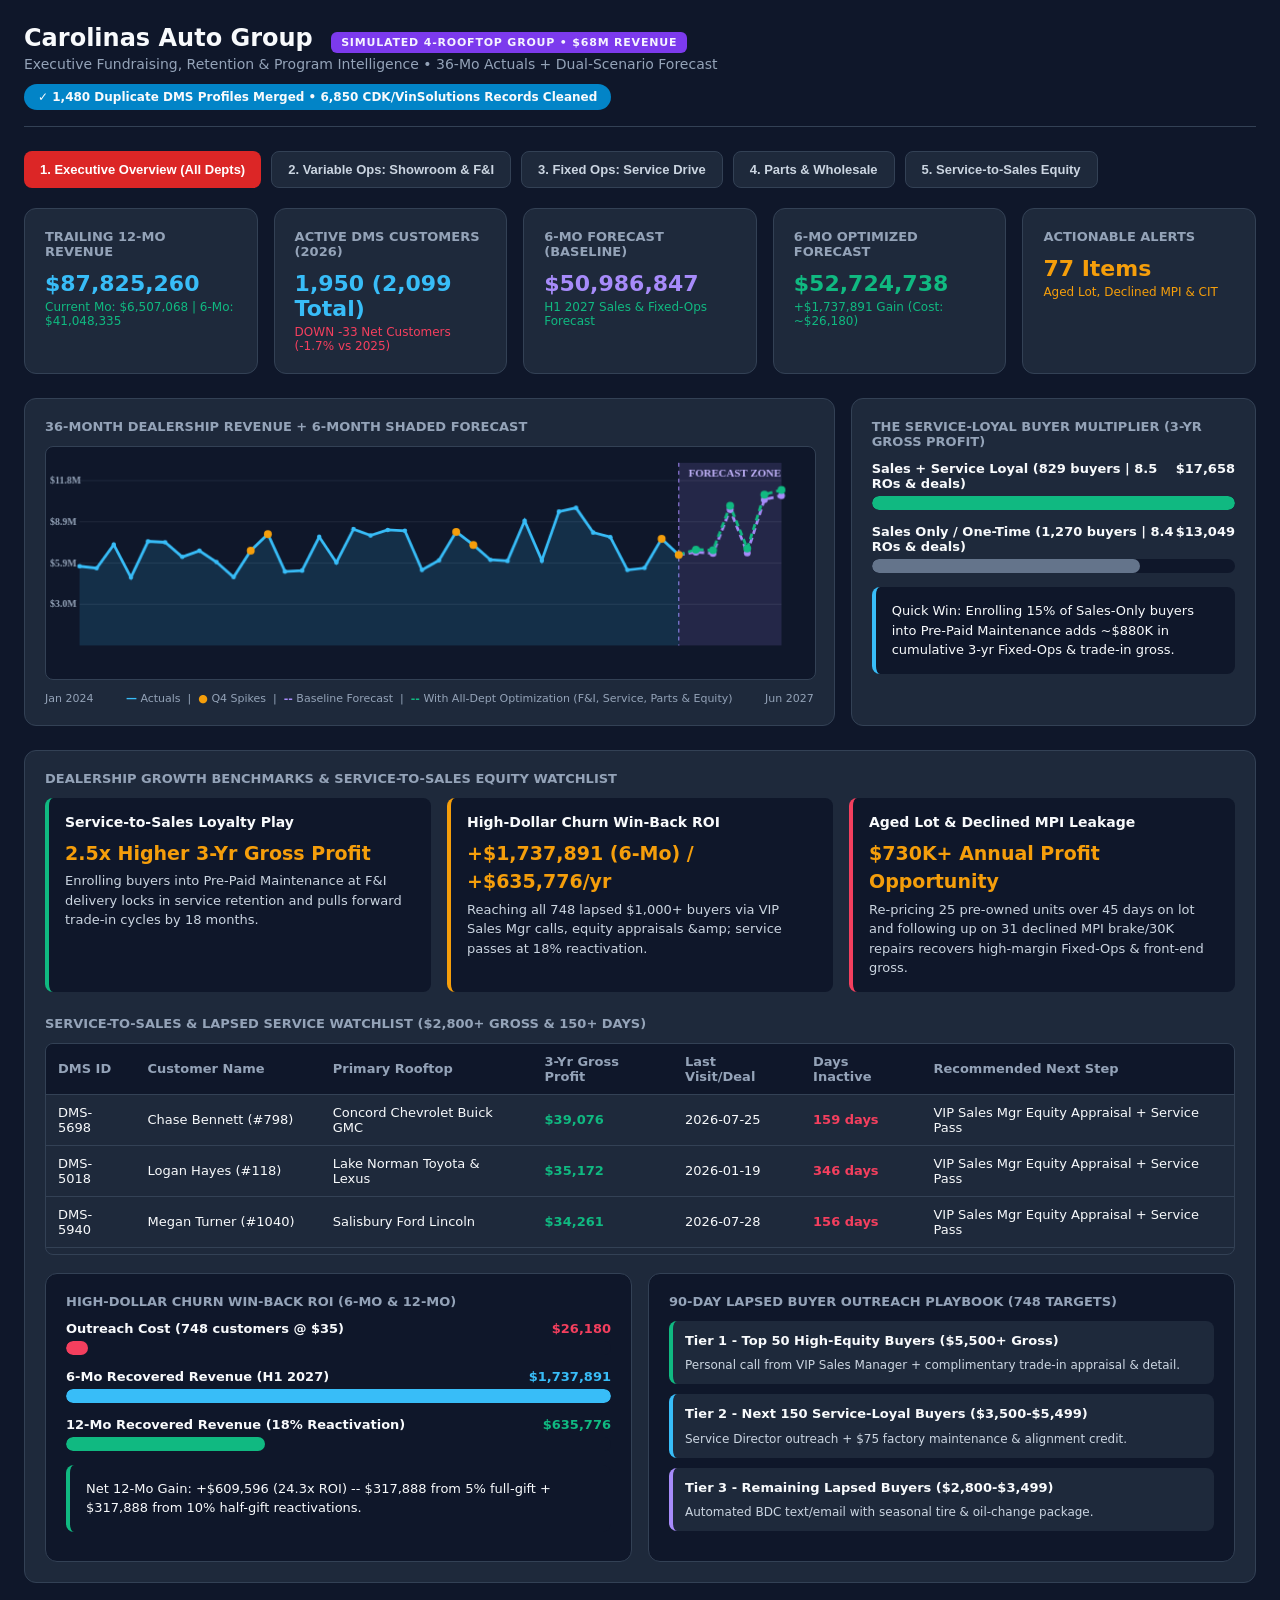
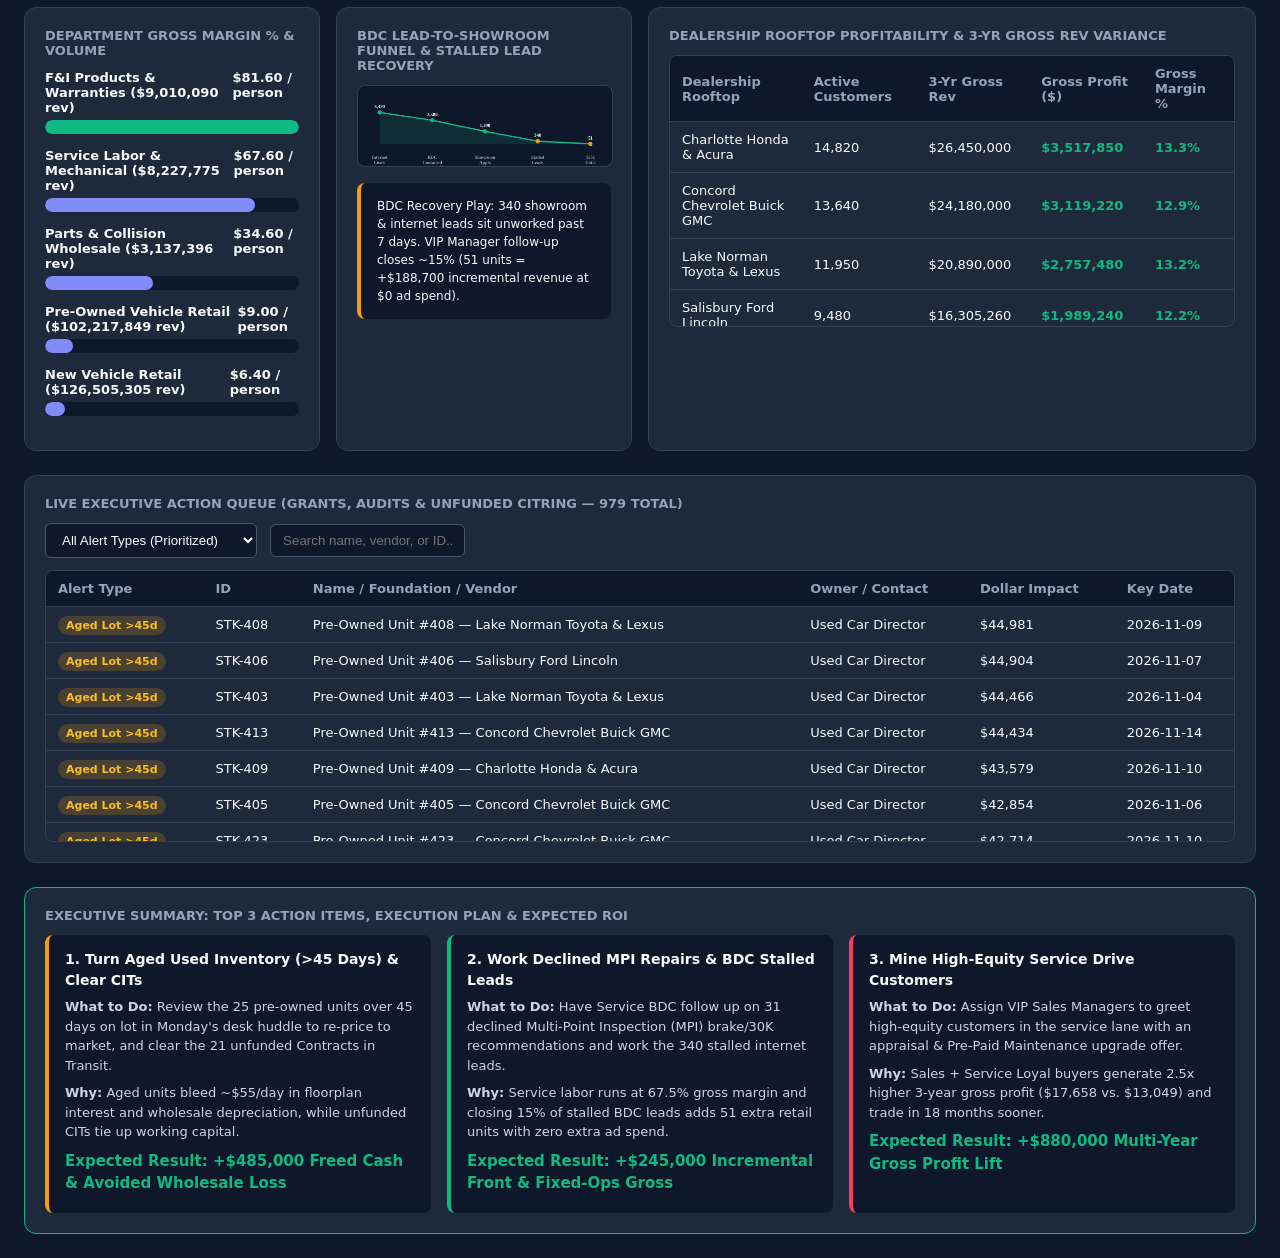
==== commit 4be069e4: "Tie Tab 1 6-month forecast curve and KPI Card 4 to combined all-department ROI across Tabs 2-5" ====
--- a/demo-auto-dealership/dashboard.html
+++ b/demo-auto-dealership/dashboard.html
@@ -247,7 +247,7 @@
   </div>
   <div class="card"><h3>This Week's High-Equity Service Lane Queue (Next 7 Days)</h3><div class="twrap" style="max-height:290px;"><table id="eqTable"><thead><tr><th>Appt Time</th><th>Rooftop</th><th>Customer</th><th>Current Vehicle</th><th>Booked RO</th><th>Est. Equity</th><th>Upgrade Pmt</th><th>VIP Owner</th></tr></thead><tbody></tbody></table></div></div>
 </div>
-<script src="app.js?v=70"></script>
+<script src="app.js?v=75"></script>
 <script id="deskFilterScript">
 function renderDeskTables() {
   const d = window.DASH_DATA;
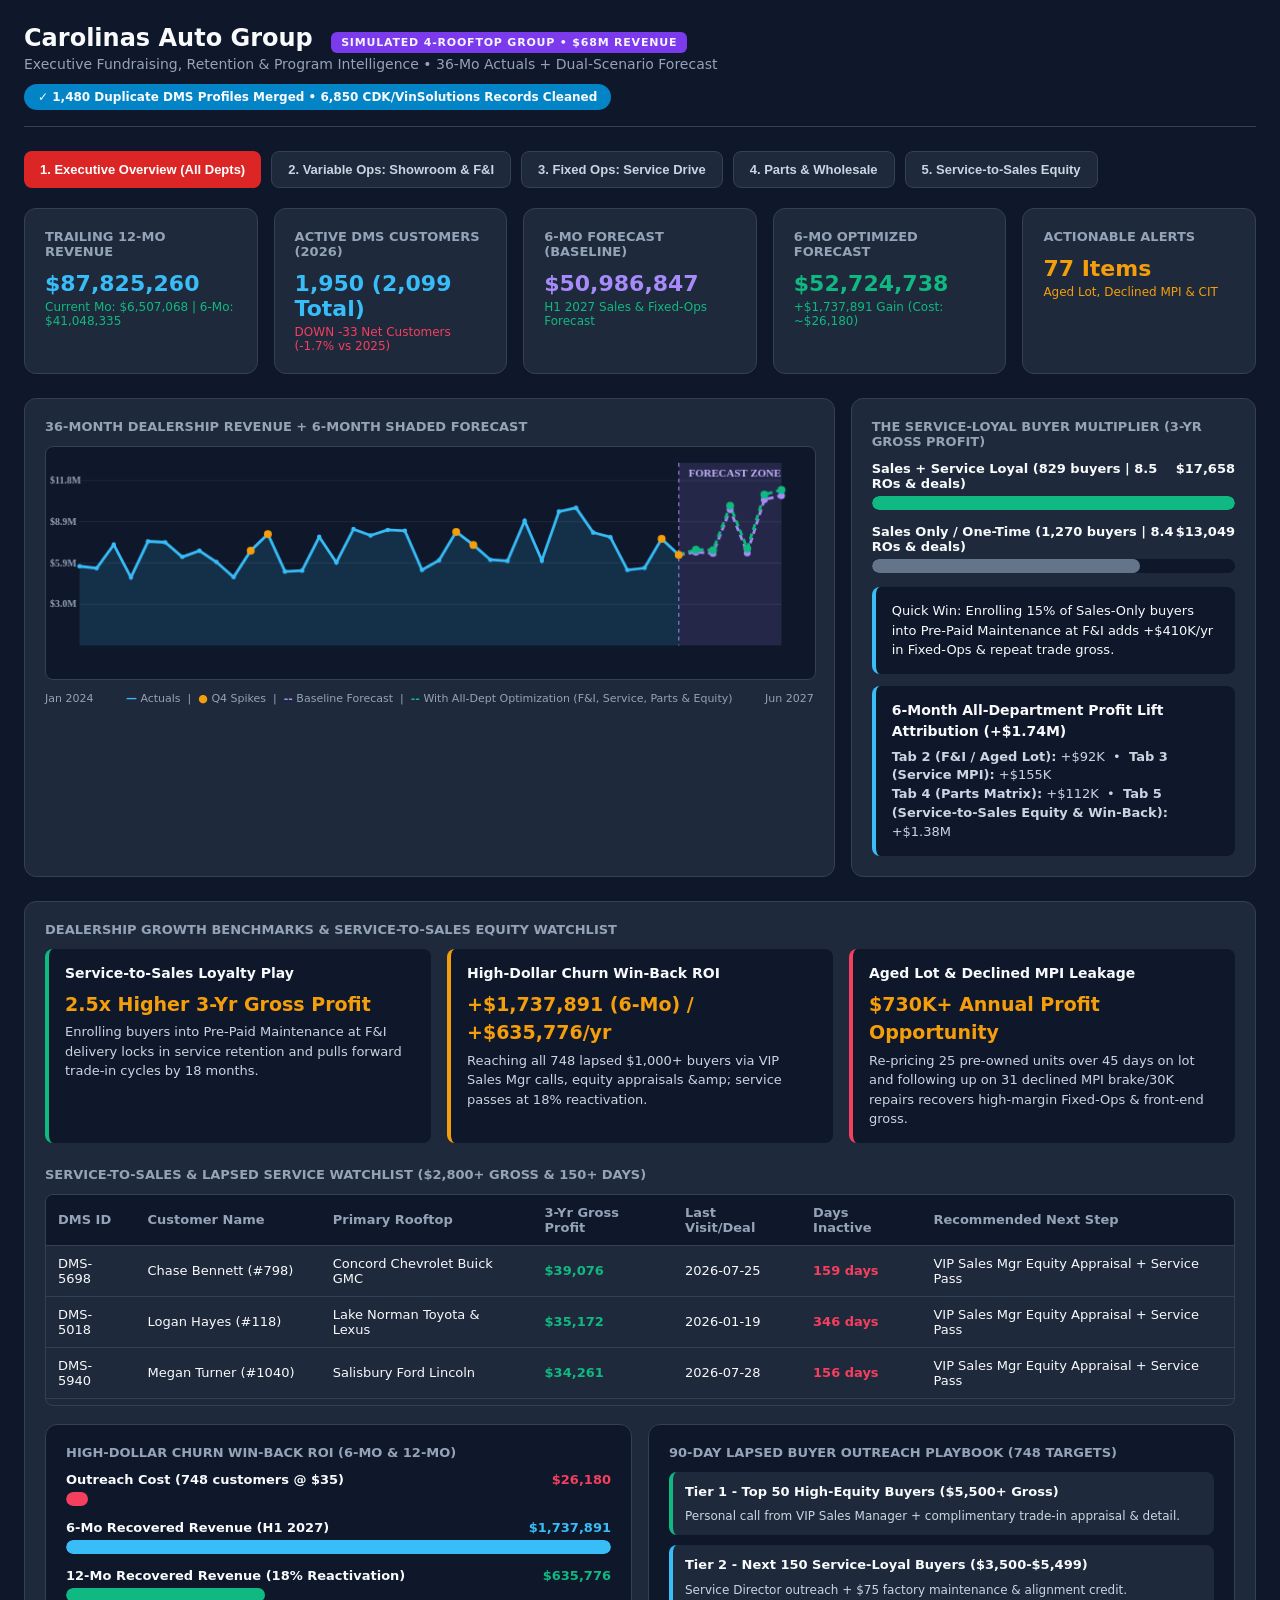
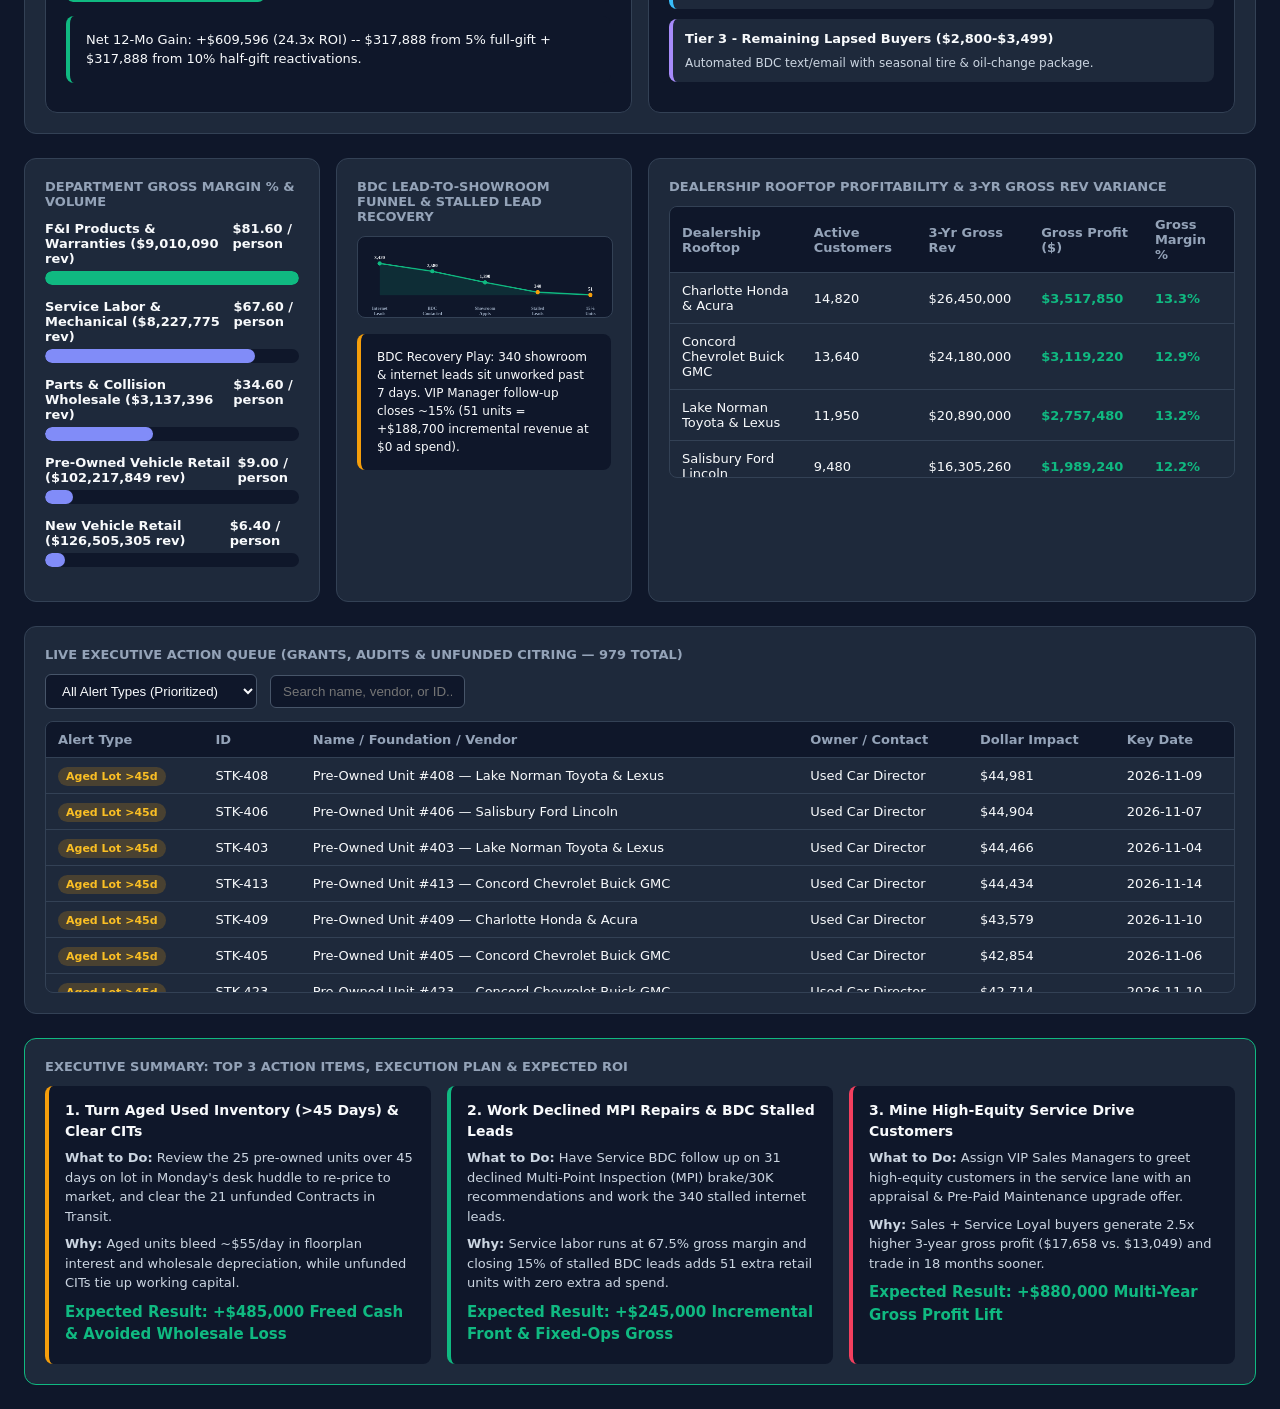
==== commit 566c5426: "Fix Sales-Only RO count and add 6-month cross-department ROI attribution card on Tab 1" ====
--- a/demo-auto-dealership/dashboard.html
+++ b/demo-auto-dealership/dashboard.html
@@ -4,7 +4,7 @@
 <meta charset="UTF-8">
 <title>Carolinas Auto Group — Executive Intelligence (Demo)</title>
 <link rel="stylesheet" href="style.css">
-<script src="data.js?v=25"></script>
+<script src="data.js?v=30"></script>
 </head>
 <body>
 <div class="header">
@@ -247,7 +247,7 @@
   </div>
   <div class="card"><h3>This Week's High-Equity Service Lane Queue (Next 7 Days)</h3><div class="twrap" style="max-height:290px;"><table id="eqTable"><thead><tr><th>Appt Time</th><th>Rooftop</th><th>Customer</th><th>Current Vehicle</th><th>Booked RO</th><th>Est. Equity</th><th>Upgrade Pmt</th><th>VIP Owner</th></tr></thead><tbody></tbody></table></div></div>
 </div>
-<script src="app.js?v=75"></script>
+<script src="app.js?v=80"></script>
 <script id="deskFilterScript">
 function renderDeskTables() {
   const d = window.DASH_DATA;
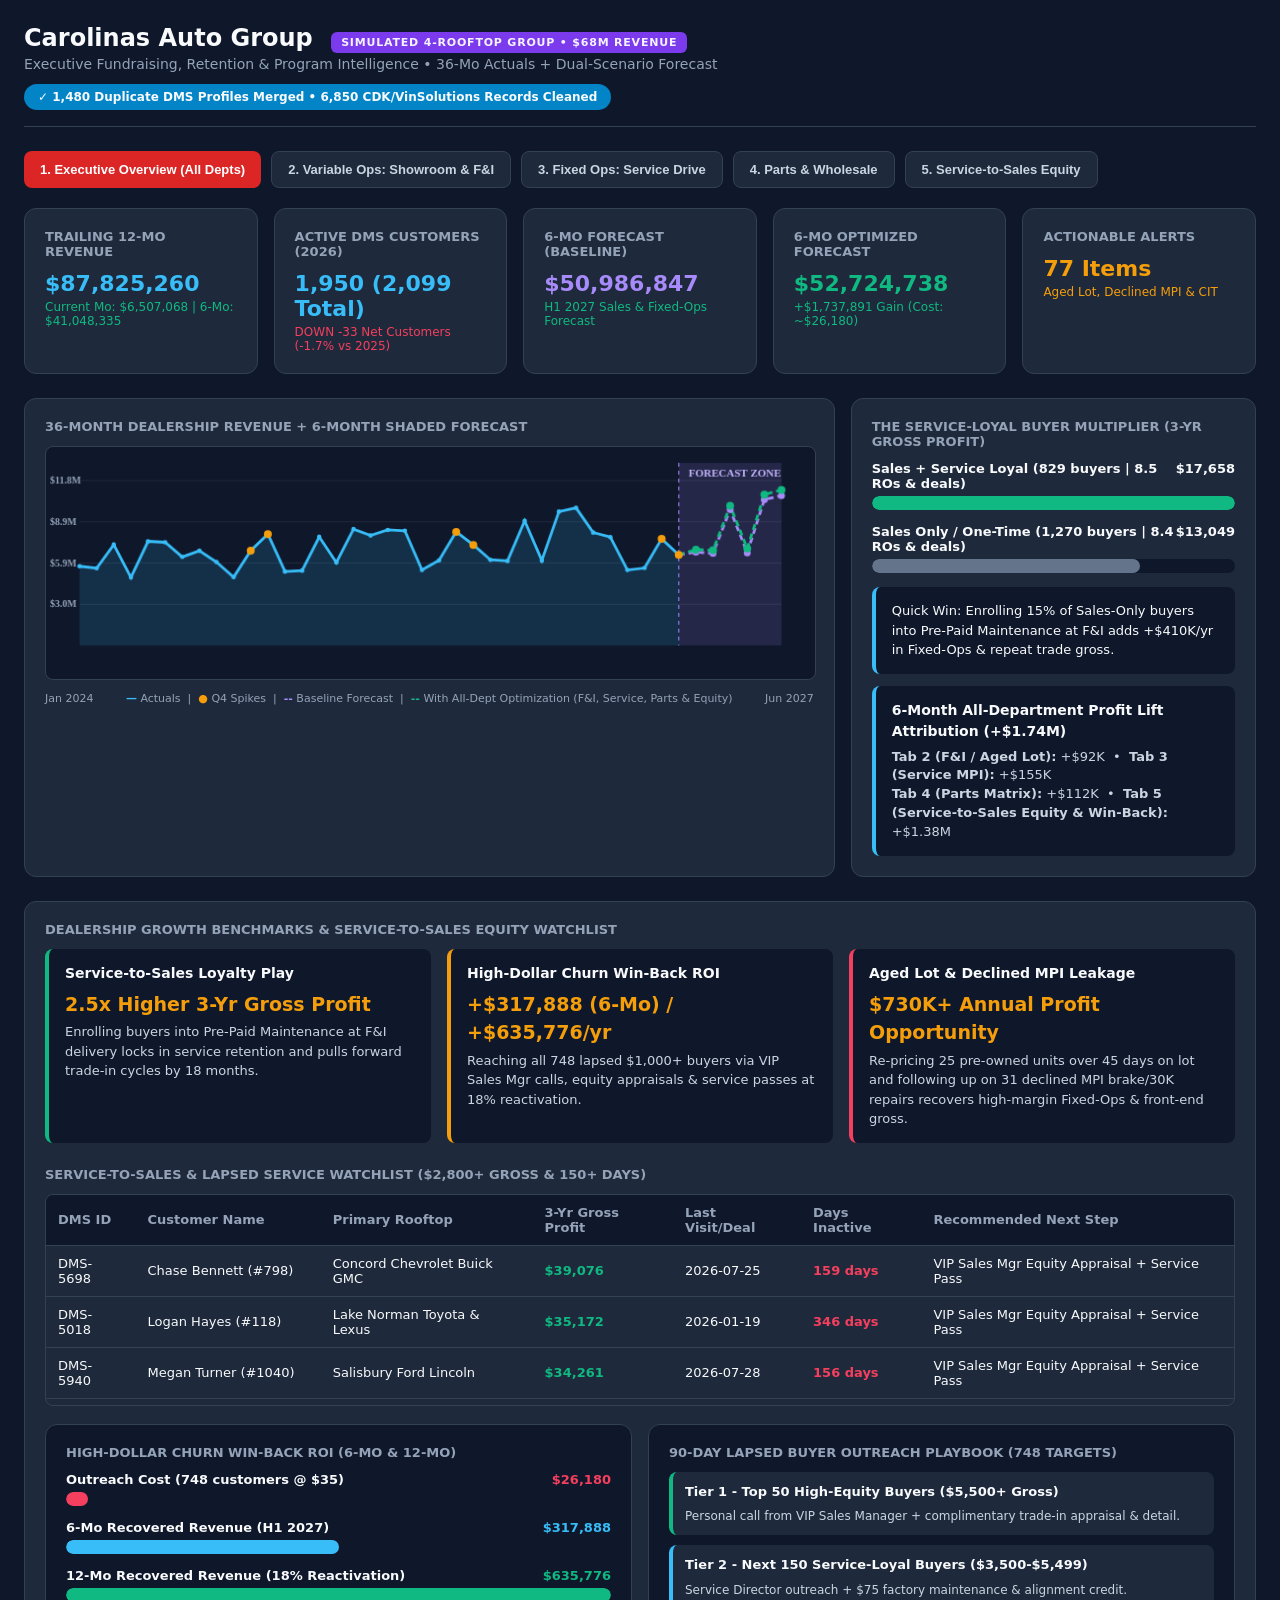
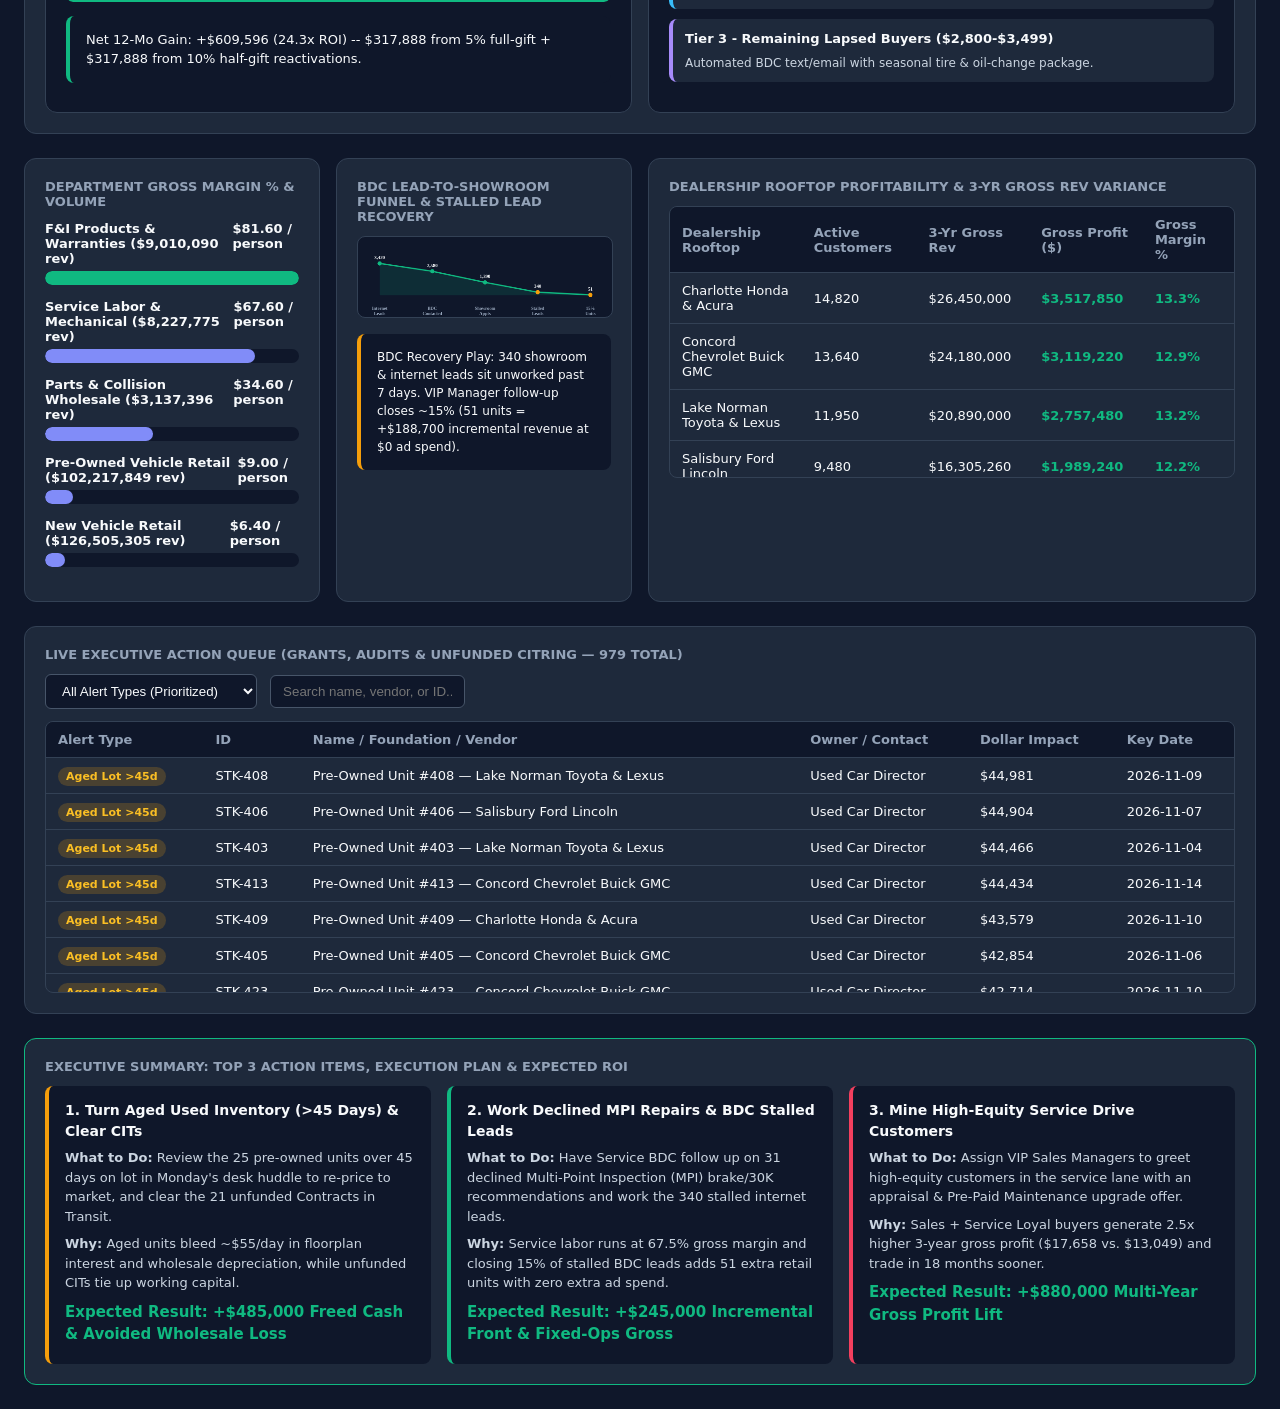
==== commit 68b222e3: "Reconcile Churn Win-Back 6-Mo vs 12-Mo math and tie right benchmark card to all 5 tabs" ====
--- a/demo-auto-dealership/dashboard.html
+++ b/demo-auto-dealership/dashboard.html
@@ -247,7 +247,7 @@
   </div>
   <div class="card"><h3>This Week's High-Equity Service Lane Queue (Next 7 Days)</h3><div class="twrap" style="max-height:290px;"><table id="eqTable"><thead><tr><th>Appt Time</th><th>Rooftop</th><th>Customer</th><th>Current Vehicle</th><th>Booked RO</th><th>Est. Equity</th><th>Upgrade Pmt</th><th>VIP Owner</th></tr></thead><tbody></tbody></table></div></div>
 </div>
-<script src="app.js?v=80"></script>
+<script src="app.js?v=85"></script>
 <script id="deskFilterScript">
 function renderDeskTables() {
   const d = window.DASH_DATA;
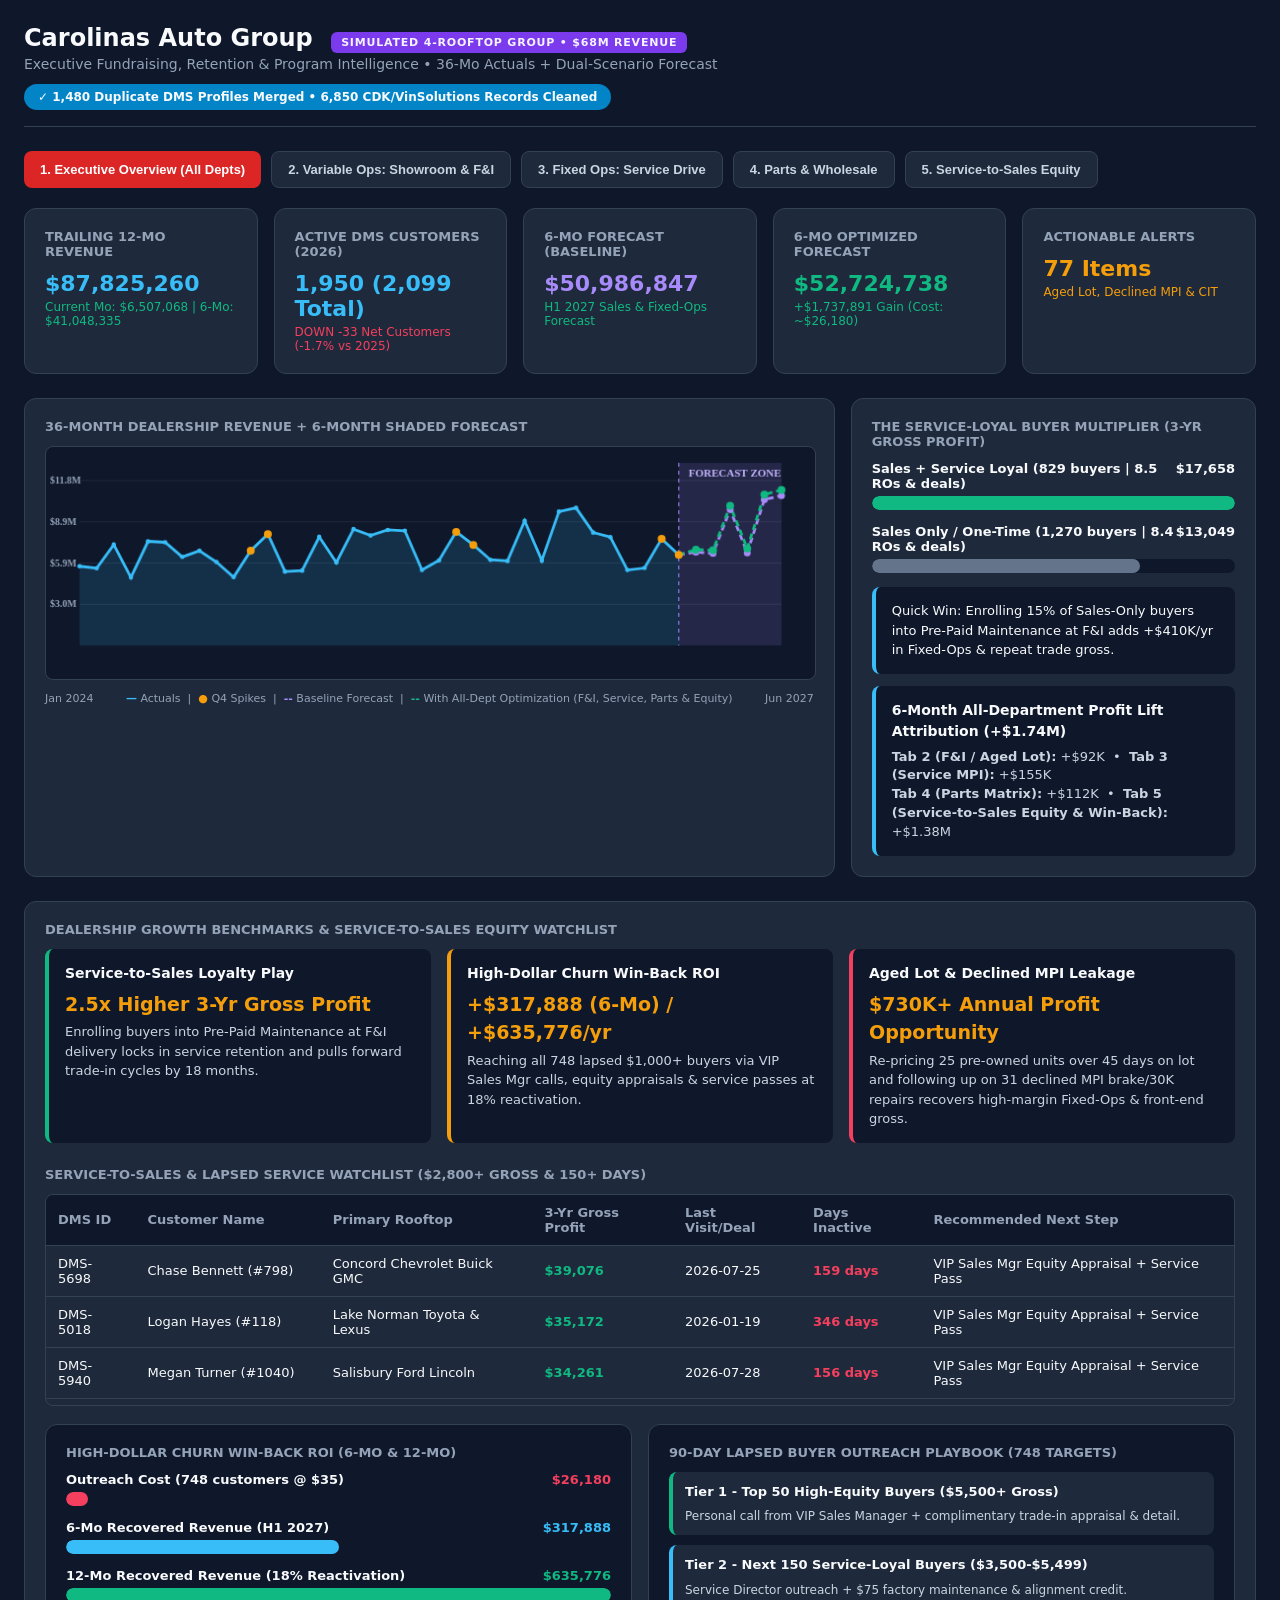
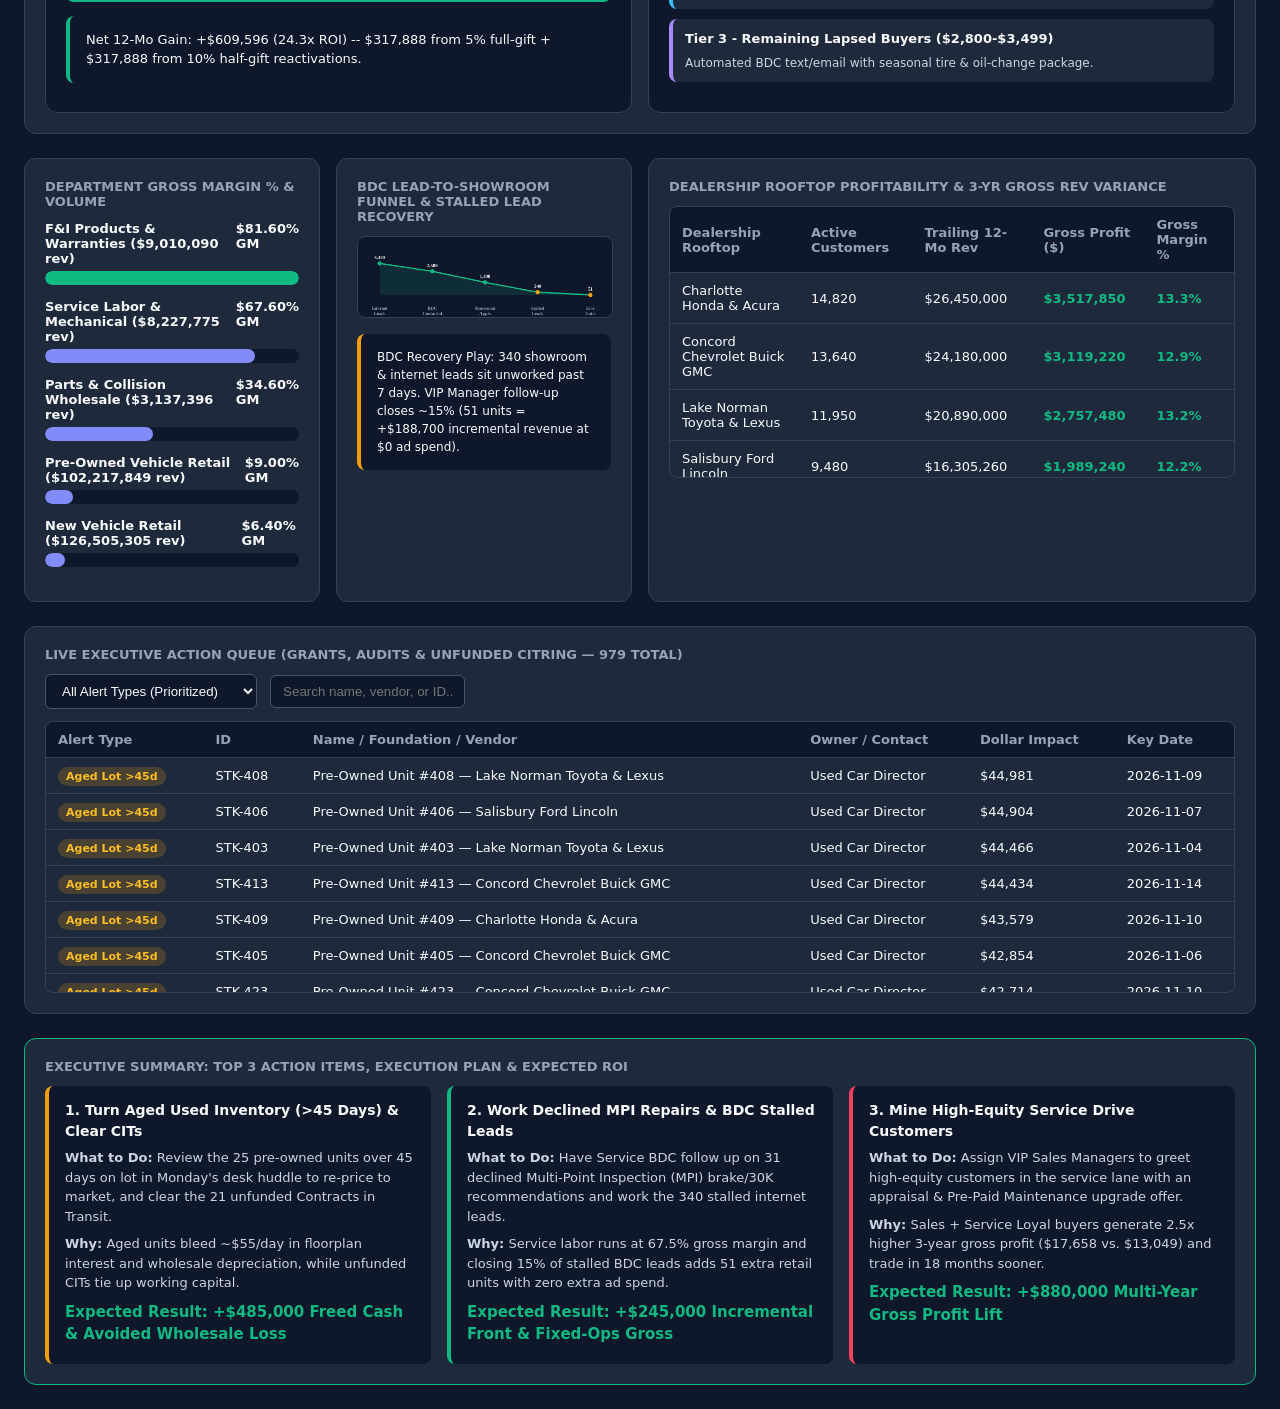
==== commit a0ed8198: "Fix % GM labels, Trailing 12-Mo rooftop table header, and Executive Action Queue title on Tab 1" ====
--- a/demo-auto-dealership/dashboard.html
+++ b/demo-auto-dealership/dashboard.html
@@ -79,7 +79,7 @@
     <h3>Dealership Rooftop Profitability & 3-Yr Gross Rev Variance</h3>
     <div class="twrap">
       <table id="campTable">
-        <thead><tr><th>Dealership Rooftop</th><th>Active Customers</th><th>3-Yr Gross Rev</th><th>Gross Profit ($)</th><th>Gross Margin %</th></tr></thead>
+        <thead><tr><th>Dealership Rooftop</th><th>Active Customers</th><th>Trailing 12-Mo Rev</th><th>Gross Profit ($)</th><th>Gross Margin %</th></tr></thead>
         <tbody></tbody>
       </table>
     </div>
@@ -247,7 +247,7 @@
   </div>
   <div class="card"><h3>This Week's High-Equity Service Lane Queue (Next 7 Days)</h3><div class="twrap" style="max-height:290px;"><table id="eqTable"><thead><tr><th>Appt Time</th><th>Rooftop</th><th>Customer</th><th>Current Vehicle</th><th>Booked RO</th><th>Est. Equity</th><th>Upgrade Pmt</th><th>VIP Owner</th></tr></thead><tbody></tbody></table></div></div>
 </div>
-<script src="app.js?v=85"></script>
+<script src="app.js?v=90"></script>
 <script id="deskFilterScript">
 function renderDeskTables() {
   const d = window.DASH_DATA;
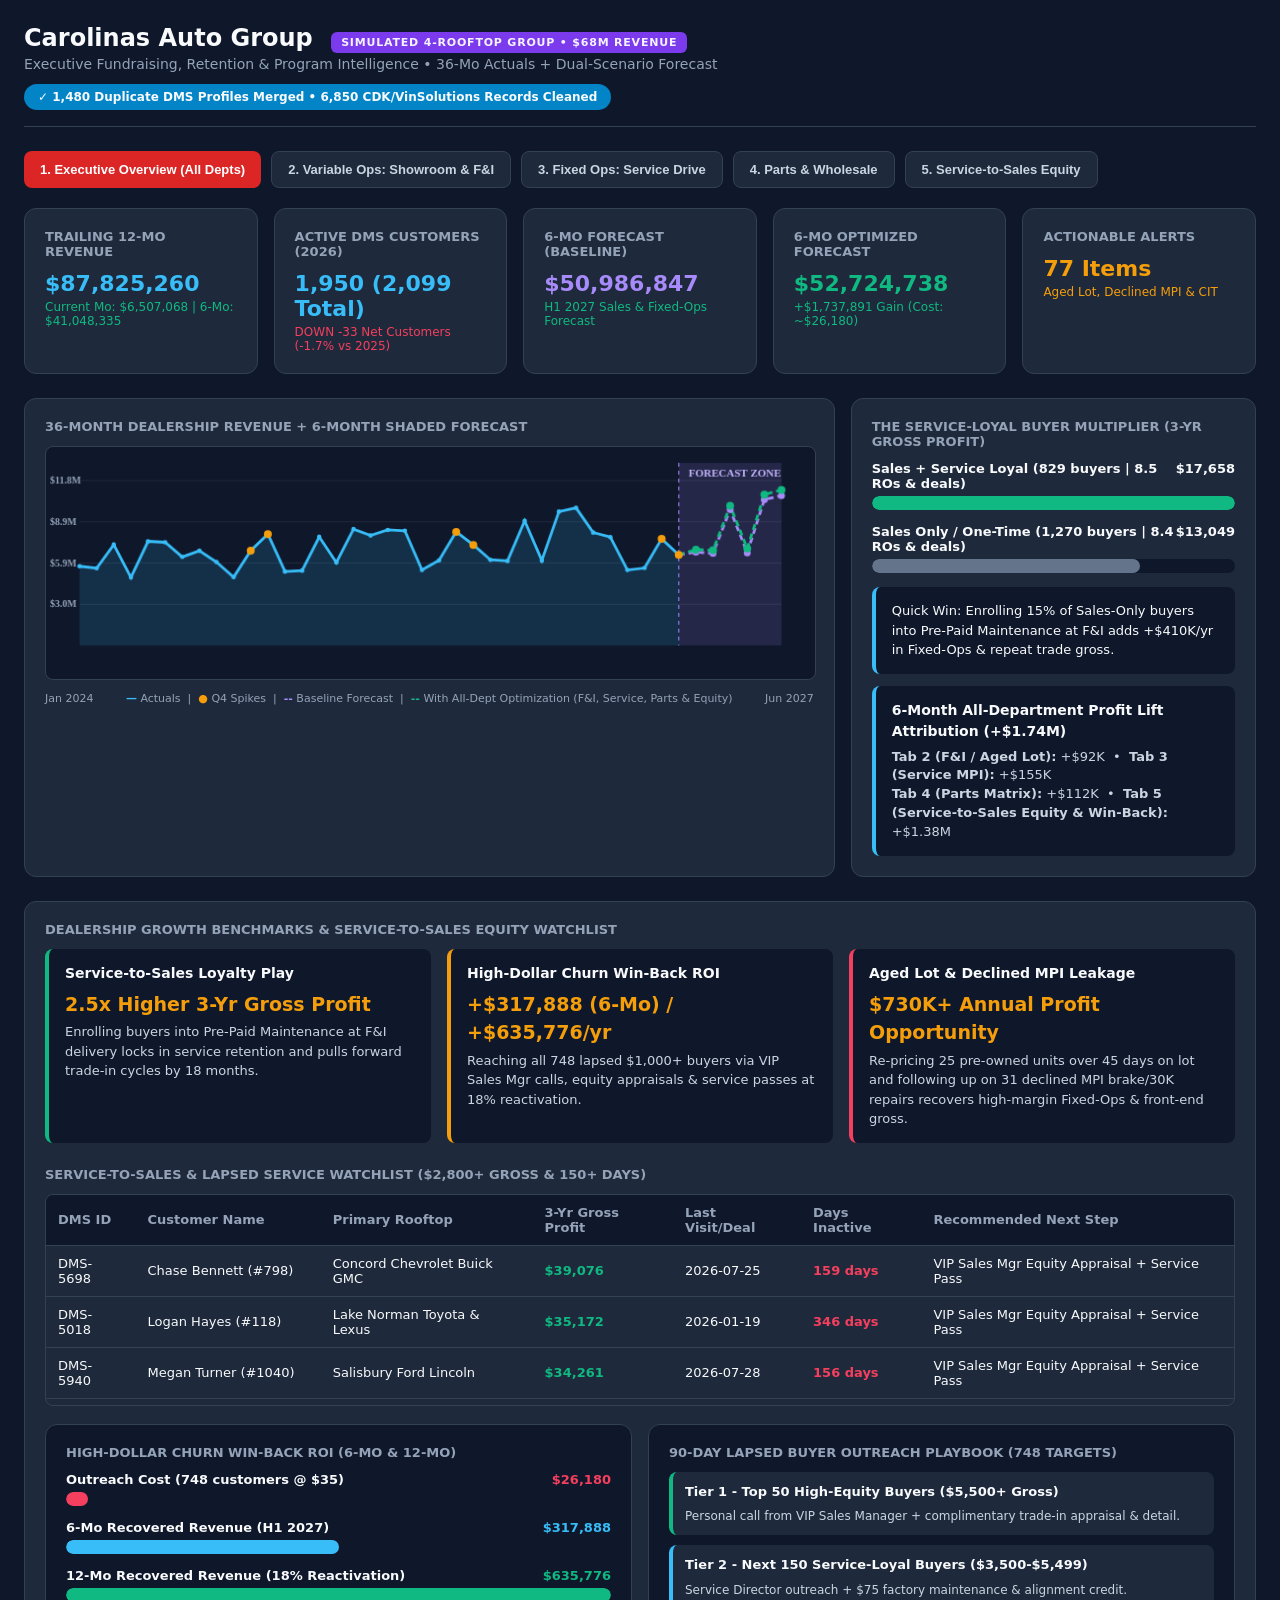
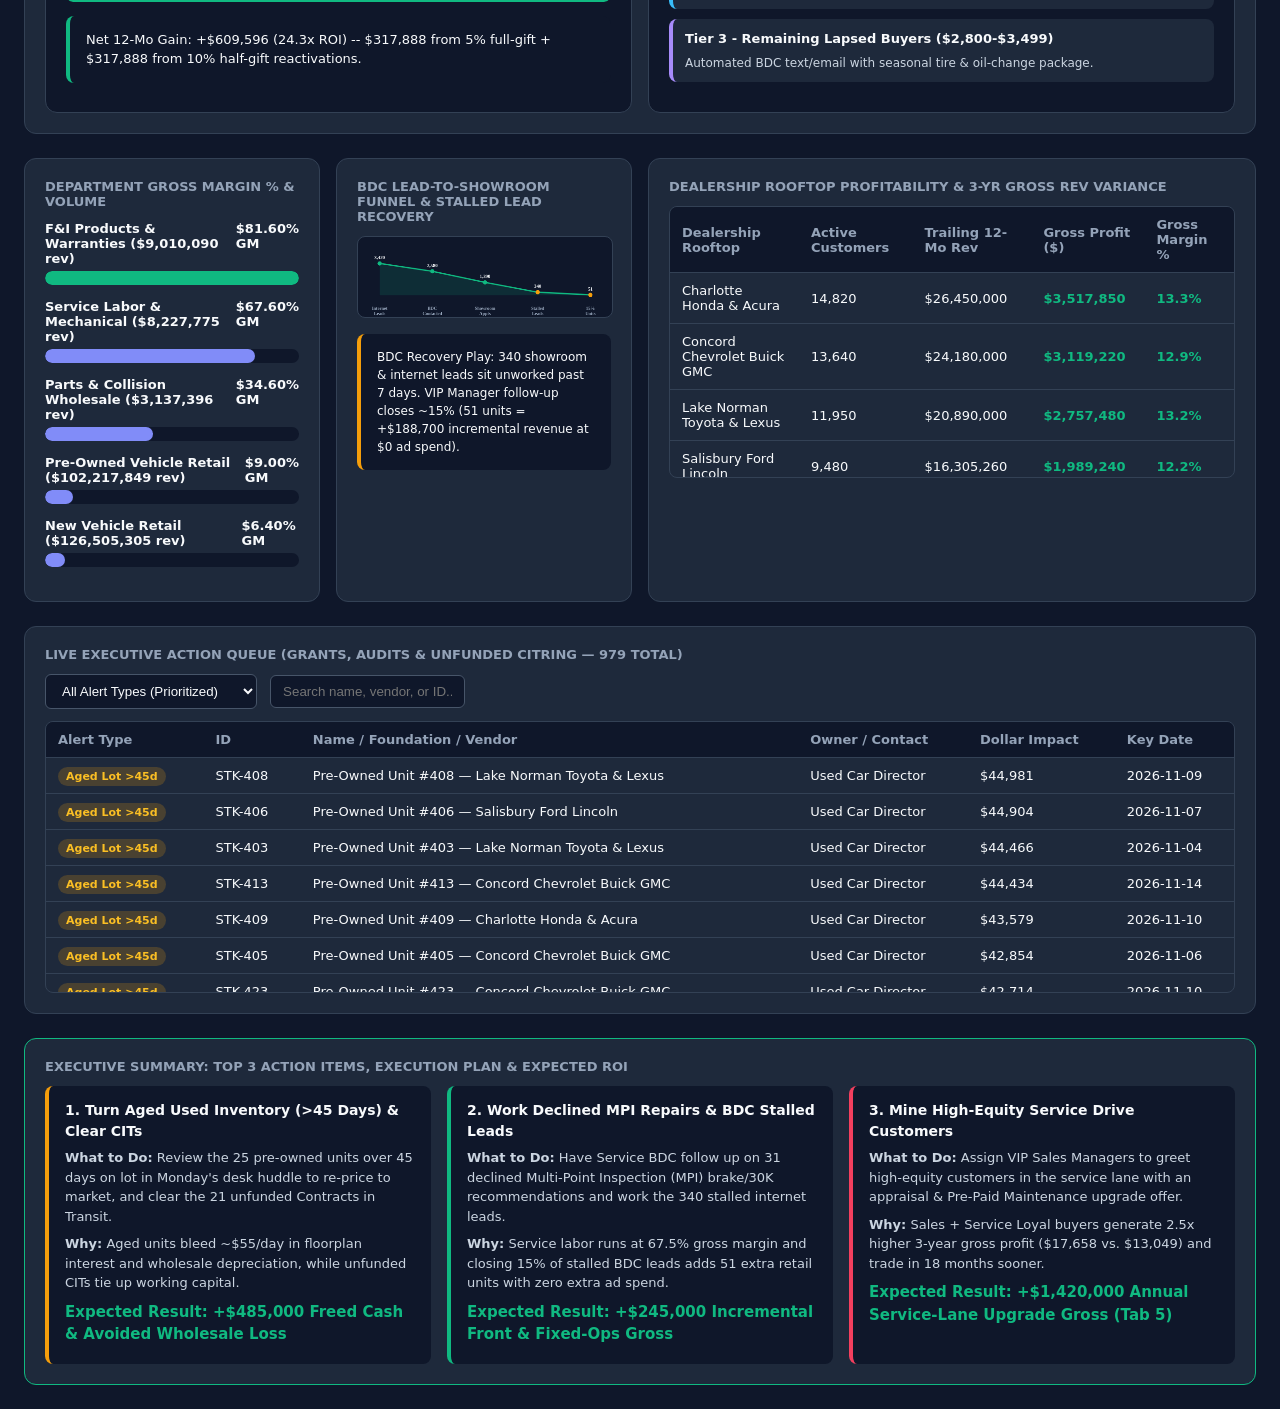
==== commit 4f232b42: "Reconcile Tab 1 Executive Summary expected results with Tabs 2-5 exact figures" ====
--- a/demo-auto-dealership/dashboard.html
+++ b/demo-auto-dealership/dashboard.html
@@ -109,7 +109,7 @@
   <div class="grid3" style="margin-bottom:0;">
 <div class="ibox" style="border-color:#f59e0b;"><h4>1. Turn Aged Used Inventory (>45 Days) & Clear CITs</h4><p style="margin:0 0 8px;color:#cbd5e1;"><strong>What to Do:</strong> Review the 25 pre-owned units over 45 days on lot in Monday's desk huddle to re-price to market, and clear the 21 unfunded Contracts in Transit.</p><p style="margin:0 0 8px;color:#cbd5e1;"><strong>Why:</strong> Aged units bleed ~$55/day in floorplan interest and wholesale depreciation, while unfunded CITs tie up working capital.</p><div class="bstat" style="font-size:15px;color:#10b981;">Expected Result: +$485,000 Freed Cash & Avoided Wholesale Loss</div></div>
 <div class="ibox" style="border-color:#10b981;"><h4>2. Work Declined MPI Repairs & BDC Stalled Leads</h4><p style="margin:0 0 8px;color:#cbd5e1;"><strong>What to Do:</strong> Have Service BDC follow up on 31 declined Multi-Point Inspection (MPI) brake/30K recommendations and work the 340 stalled internet leads.</p><p style="margin:0 0 8px;color:#cbd5e1;"><strong>Why:</strong> Service labor runs at 67.5% gross margin and closing 15% of stalled BDC leads adds 51 extra retail units with zero extra ad spend.</p><div class="bstat" style="font-size:15px;color:#10b981;">Expected Result: +$245,000 Incremental Front & Fixed-Ops Gross</div></div>
-<div class="ibox" style="border-color:#f43f5e;"><h4>3. Mine High-Equity Service Drive Customers</h4><p style="margin:0 0 8px;color:#cbd5e1;"><strong>What to Do:</strong> Assign VIP Sales Managers to greet high-equity customers in the service lane with an appraisal & Pre-Paid Maintenance upgrade offer.</p><p style="margin:0 0 8px;color:#cbd5e1;"><strong>Why:</strong> Sales + Service Loyal buyers generate 2.5x higher 3-year gross profit ($17,658 vs. $13,049) and trade in 18 months sooner.</p><div class="bstat" style="font-size:15px;color:#10b981;">Expected Result: +$880,000 Multi-Year Gross Profit Lift</div></div>
+<div class="ibox" style="border-color:#f43f5e;"><h4>3. Mine High-Equity Service Drive Customers</h4><p style="margin:0 0 8px;color:#cbd5e1;"><strong>What to Do:</strong> Assign VIP Sales Managers to greet high-equity customers in the service lane with an appraisal & Pre-Paid Maintenance upgrade offer.</p><p style="margin:0 0 8px;color:#cbd5e1;"><strong>Why:</strong> Sales + Service Loyal buyers generate 2.5x higher 3-year gross profit ($17,658 vs. $13,049) and trade in 18 months sooner.</p><div class="bstat" style="font-size:15px;color:#10b981;">Expected Result: +$1,420,000 Annual Service-Lane Upgrade Gross (Tab 5)</div></div>
   </div>
 </div>
 </div>
